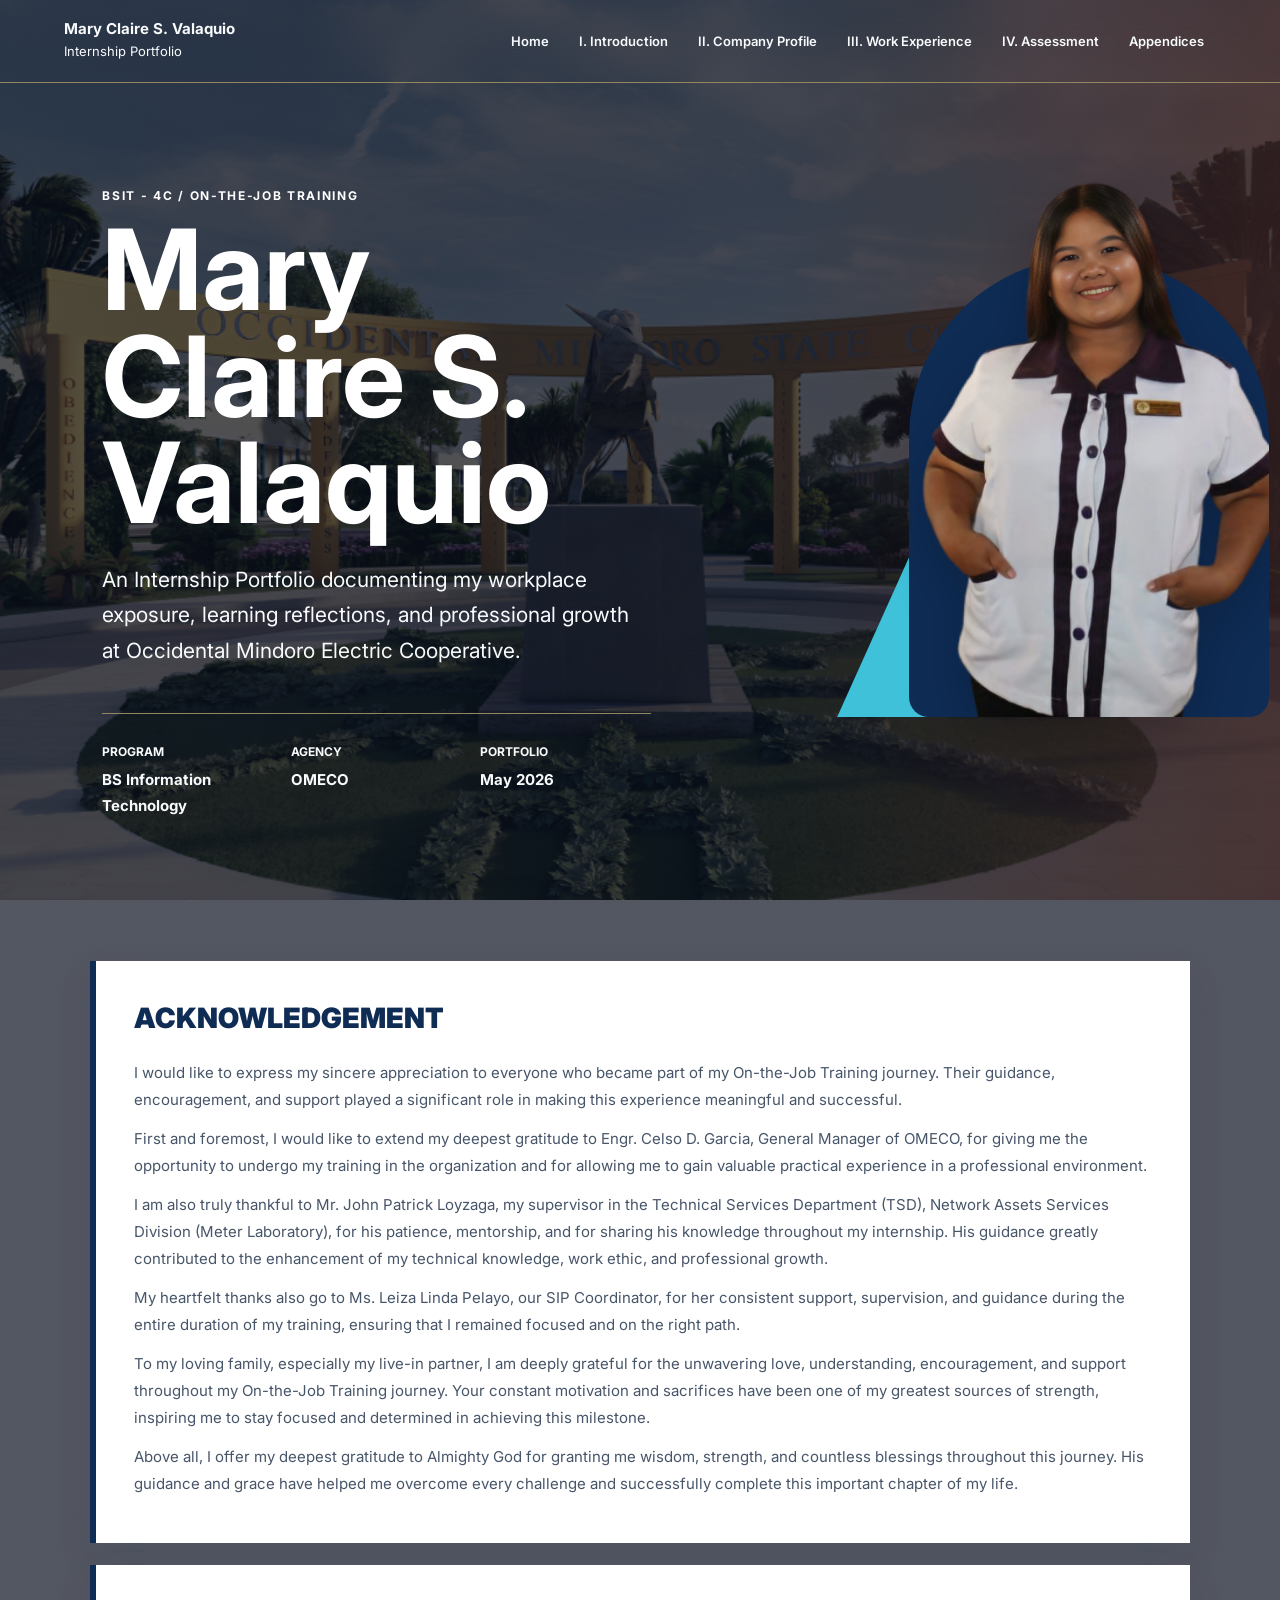
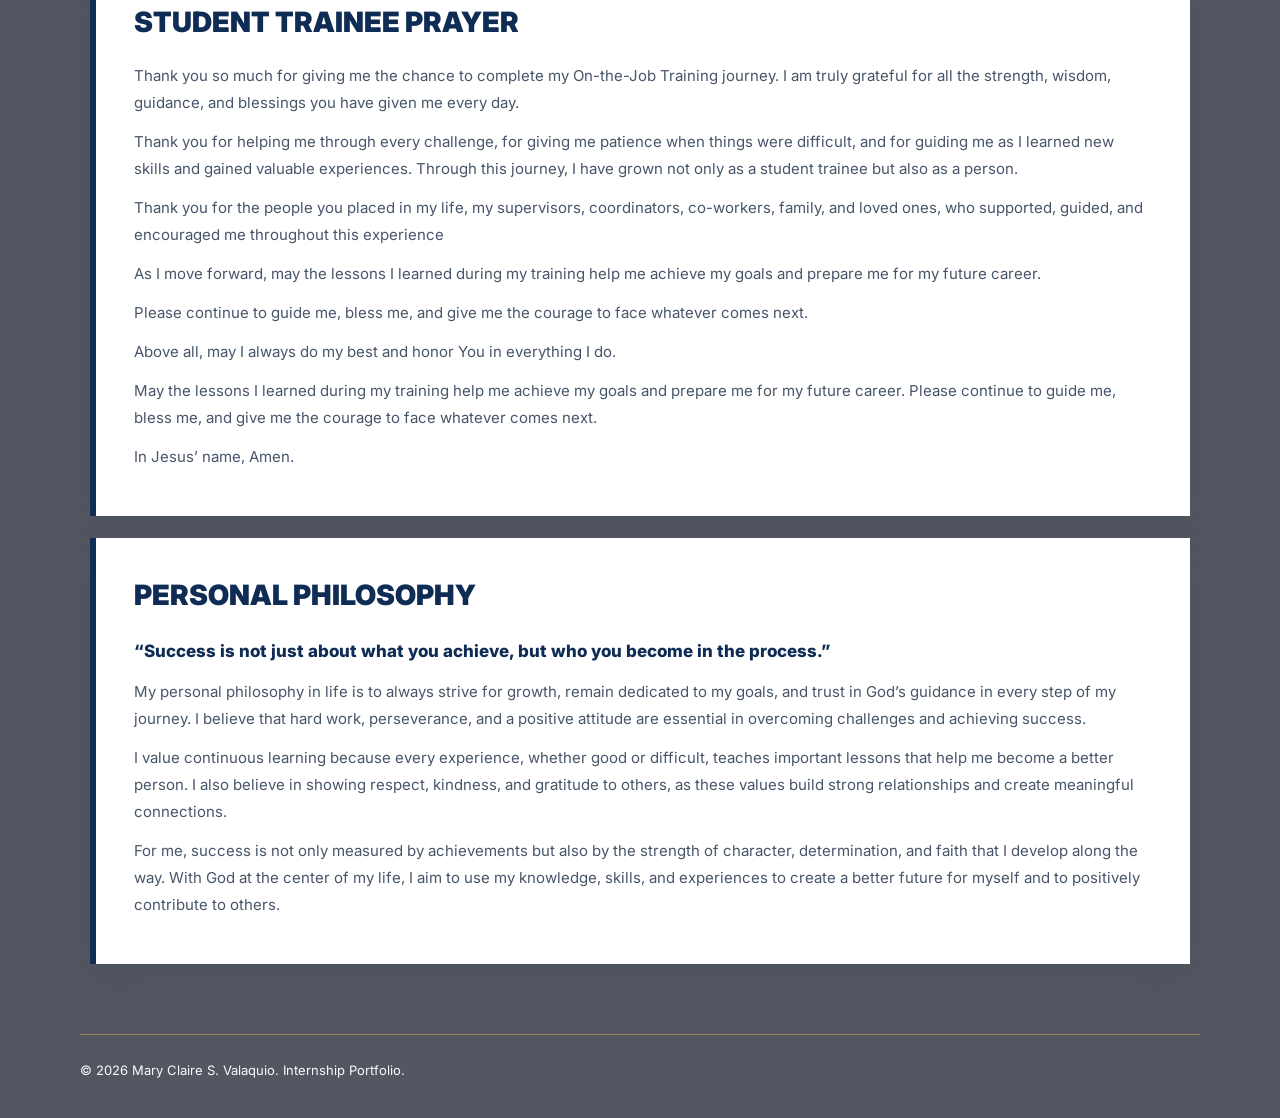
==== index.html @ f2e05a5e "first commit" ====
<!doctype html>
<html lang="en">
  <head>
    <meta charset="UTF-8" />
    <meta name="viewport" content="width=device-width, initial-scale=1.0" />
    <title>Mary Claire S. Valaquio | Portfolio</title>
    <link rel="stylesheet" href="assets/style.css" />
    <link rel="preconnect" href="https://fonts.googleapis.com" />
    <link rel="preconnect" href="https://fonts.gstatic.com" crossorigin />
    <link
      href="https://fonts.googleapis.com/css2?family=Inter:wght@400;600;700&display=swap"
      rel="stylesheet"
    />
  </head>
  <body>
    <div class="page-layout">
      <div id="sidenav-container"></div>
      <main class="main-content">
        <section class="hero">
          <div class="hero-content">
            <p class="hero-kicker">BSIT - 4C / On-the-Job Training</p>
            <h1 class="main-title">Mary Claire S. Valaquio</h1>
            <p class="subtitle">
              An Internship Portfolio documenting my workplace exposure,
              learning reflections, and professional growth at Occidental
              Mindoro Electric Cooperative.
            </p>

            <div class="hero-meta">
              <div>
                <span>Program</span>
                <strong>BS Information Technology</strong>
              </div>
              <div>
                <span>Agency</span>
                <strong>OMECO</strong>
              </div>
              <div>
                <span>Portfolio</span>
                <strong>May 2026</strong>
              </div>
            </div>
          </div>
          <figure class="hero-photo">
            <img src="assets/profile.png" alt="Mary Claire S. Valaquio" />
          </figure>
        </section>

        <section class="home-extra-section">
          <div class="extra-card">
            <h2>Acknowledgement</h2>
            <p>
              I would like to express my sincere appreciation to everyone who
              became part of my On-the-Job Training journey. Their guidance,
              encouragement, and support played a significant role in making
              this experience meaningful and successful.
            </p>
            <p>
              First and foremost, I would like to extend my deepest gratitude to
              Engr. Celso D. Garcia, General Manager of OMECO, for giving me the
              opportunity to undergo my training in the organization and for
              allowing me to gain valuable practical experience in a
              professional environment.
            </p>
            <p>
              I am also truly thankful to Mr. John Patrick Loyzaga, my
              supervisor in the Technical Services Department (TSD), Network
              Assets Services Division (Meter Laboratory), for his patience,
              mentorship, and for sharing his knowledge throughout my
              internship. His guidance greatly contributed to the enhancement of
              my technical knowledge, work ethic, and professional growth.
            </p>
            <p>
              My heartfelt thanks also go to Ms. Leiza Linda Pelayo, our SIP
              Coordinator, for her consistent support, supervision, and guidance
              during the entire duration of my training, ensuring that I
              remained focused and on the right path.
            </p>
            <p>
              To my loving family, especially my live-in partner, I am deeply
              grateful for the unwavering love, understanding, encouragement,
              and support throughout my On-the-Job Training journey. Your
              constant motivation and sacrifices have been one of my greatest
              sources of strength, inspiring me to stay focused and determined
              in achieving this milestone.
            </p>
            <p>
              Above all, I offer my deepest gratitude to Almighty God for
              granting me wisdom, strength, and countless blessings throughout
              this journey. His guidance and grace have helped me overcome every
              challenge and successfully complete this important chapter of my
              life.
            </p>
          </div>

          <div class="extra-card">
            <h2>Student Trainee Prayer</h2>
            <p>
              Thank you so much for giving me the chance to complete my
              On-the-Job Training journey. I am truly grateful for all the
              strength, wisdom, guidance, and blessings you have given me every
              day.
            </p>
            <p>
              Thank you for helping me through every challenge, for giving me
              patience when things were difficult, and for guiding me as I
              learned new skills and gained valuable experiences. Through this
              journey, I have grown not only as a student trainee but also as a
              person.
            </p>
            <p>
              Thank you for the people you placed in my life, my supervisors,
              coordinators, co-workers, family, and loved ones, who supported,
              guided, and encouraged me throughout this experience
            </p>
            <p>
              As I move forward, may the lessons I learned during my training
              help me achieve my goals and prepare me for my future career.
            </p>
            <p>
              Please continue to guide me, bless me, and give me the courage to
              face whatever comes next.
            </p>
            <p>
              Above all, may I always do my best and honor You in everything I
              do.
            </p>
            <p>
              May the lessons I learned during my training help me achieve my
              goals and prepare me for my future career. Please continue to
              guide me, bless me, and give me the courage to face whatever comes
              next.
            </p>
            <p>In Jesus’ name, Amen.</p>
          </div>

          <div class="extra-card">
            <h2>Personal Philosophy</h2>
            <p class="quote">
              “Success is not just about what you achieve, but who you become in
              the process.”
            </p>
            <p>
              My personal philosophy in life is to always strive for growth,
              remain dedicated to my goals, and trust in God’s guidance in every
              step of my journey. I believe that hard work, perseverance, and a
              positive attitude are essential in overcoming challenges and
              achieving success.
            </p>
            <p>
              I value continuous learning because every experience, whether good
              or difficult, teaches important lessons that help me become a
              better person. I also believe in showing respect, kindness, and
              gratitude to others, as these values build strong relationships
              and create meaningful connections.
            </p>
            <p>
              For me, success is not only measured by achievements but also by
              the strength of character, determination, and faith that I develop
              along the way. With God at the center of my life, I aim to use my
              knowledge, skills, and experiences to create a better future for
              myself and to positively contribute to others.
            </p>
          </div>
        </section>

        <footer class="footer">
          © 2026 Mary Claire S. Valaquio. Internship Portfolio.
        </footer>
      </main>
    </div>
  </body>
</html>

<script>
  fetch("sidenav.html")
    .then((res) => res.text())
    .then((data) => {
      document.getElementById("sidenav-container").innerHTML = data;
    });
</script>
---- assets/style.css ----
* {
  box-sizing: border-box;
  margin: 0;
  padding: 0;
}

:root {
  --bg: #f7f6f2;
  --surface: #ffffff;
  --ink: #1d2428;
  --body-text: #4b5563;
  --muted: #f8fafc;
  --subtle: #eef3f8;
  --line: #948760;
  --accent: #ffffff;
  --soft: #476b92;
  --navy: #0f2c55;
  --cyan: #3fc1d9;
  --gold: #b49b5e;
}

html {
  scroll-behavior: smooth;
}

body {
  min-height: 100vh;
  background:
    linear-gradient(rgba(10, 15, 30, 0.7), rgba(10, 15, 30, 0.7)),
    url("background.png") center/cover no-repeat fixed;
  color: #fff;
  font-family: "Inter", "Poppins", Arial, sans-serif;
  line-height: 1.7;
  min-height: 100vh;
    overflow-x: hidden;
}

img {
  display: block;
  max-width: 100%;
}

a {
  color: inherit;
}

.page-layout {
  min-height: 100vh;
}

.sidenav {
  position: sticky;
  top: 0;
  z-index: 10;
  display: flex;
  align-items: center;
  justify-content: space-between;
  gap: 24px;
  width: 100%;
  padding: 20px clamp(20px, 5vw, 72px);
  border-bottom: 1px solid var(--line);
  backdrop-filter: blur(16px);
}

.sidenav-header h2 {
  color: var(--muted);
  font-size: 15px;
  font-weight: 700;
  letter-spacing: 0;
  line-height: 1.2;
}

.sidenav-header p {
  color: var(--muted);
  font-size: 13px;
  margin-top: 2px;
}

.sidenav-nav {
  display: flex;
  align-items: center;
  flex-wrap: wrap;
  justify-content: flex-end;
  gap: 6px;
}

.sidenav-nav a {
  border-radius: 999px;
  color: var(--muted);
  font-size: 13px;
  font-weight: 600;
  line-height: 1;
  padding: 10px 12px;
  text-decoration: none;
  transition:
    background 0.2s ease,
    color 0.2s ease;
}

.sidenav-nav a:hover,
.sidenav-nav a.active {
  background: var(--soft);
  color: var(--accent);
}

.main-content {
  width: 100%;
}

.hero,
.page-header,
.content-section {
  width: min(1000px, calc(100% - 40px));
  margin: 0 auto;
}

.hero {
  width: 100%;
  min-height: calc(100vh - 92px);
  margin: 0;
  padding: 0 8%;

  display: grid;
  grid-template-columns: 1fr 0.85fr;
  align-items: center;
  justify-content: center;
  gap: 60px;

  position: relative;
  overflow: hidden;
}

.hero-kicker,
.section-label,
.eyebrow {
  color: var(--accent);
  font-size: 12px;
  font-weight: 700;
  letter-spacing: 0.14em;
  text-transform: uppercase;
}

.main-title {
  max-width: 760px;
  margin-top: 10px;
  font-size: clamp(20px, 9vw, 112px);
  font-weight: 700;
  letter-spacing: 0;
  line-height: 0.95;
}

.subtitle {
  max-width: 620px;
  margin-top: 26px;
  color: var(--muted);
  font-size: clamp(14px, 2vw, 21px);
}

.hero-meta {
  display: grid;
  grid-template-columns: repeat(3, minmax(0, 1fr));
  gap: 18px;
  margin-top: 44px;
  padding-top: 28px;
  border-top: 1px solid var(--line);
}

.hero-meta span,
.info-box span {
  display: block;
  color: var(--muted);
  font-size: 12px;
  font-weight: 700;
  text-transform: uppercase;
}

.hero-meta strong,
.info-box strong {
  display: block;
  margin-top: 5px;
  color: var(--muted);
  font-size: 15px;
  font-weight: 700;
}

.hero-content {
  max-width: 620px;
  justify-self: end;
  transform: translateY(15px);
}

.hero-photo {
  position: relative;
  display: flex;
  align-items: flex-end;   
  justify-content: center;

  width: min(360px, 100%);
  height: 460px;
}

/* BLUE BACK SHAPE */
.hero-photo::before {
  content: "";
  position: absolute;
  bottom: 0;
  right: 0;

  width: 100%;
  height: 100%;
  transform: translateX(55%); 
  background: #0f2c55;
  border-radius: 180px 180px 20px 20px;

  z-index: 1;
}

/* LIGHT ACCENT SHAPE */
.hero-photo::after {
  content: "";
  position: absolute;
  left: 0;
  bottom: 0px;
  transform: translateX(140%);  
  width: 90px;
  height: 200px;

  background: #3fc1d9;
  clip-path: polygon(100% 0, 0 100%, 100% 100%);

  z-index: 0;
}

/* IMAGE */
.hero-photo img {
  position: relative;
  z-index: 2;

  width: 180%;                
  height: auto;

  object-fit: contain;

  transform: translateX(55%); 

  filter: drop-shadow(0 20px 25px rgba(0,0,0,0.2));
}

.page-header {
  padding: clamp(58px, 9vw, 104px) 0 34px;
}

.page-header h1 {
  max-width: 780px;
  margin-top: 12px;
  font-size: clamp(42px, 7vw, 86px);
  font-weight: 700;
  letter-spacing: 0;
  line-height: 1;
}

.page-header p {
  max-width: 680px;
  margin-top: 22px;
  color: var(--muted);
  font-size: 17px;
}

.header-line,
.top-bar,
.bottom-shape,
.photo-accent,
.logos,
.top-line,
.mid-line {
  display: none;
}

.content-section {
  display: grid;
  gap: 22px;
  padding: 28px 0 72px;
}

.content-grid {
  display: grid;
  grid-template-columns: repeat(2, minmax(0, 1fr));
  gap: 18px;
}

.card {
  min-height: 100%;
  padding: clamp(24px, 4vw, 34px);
  background: var(--surface);
  border: 1px solid rgba(148, 135, 96, 0.32);
  border-radius: 8px;
  box-shadow: 0 18px 48px rgba(15, 44, 85, 0.12);
}

.card h2 {
  color: var(--ink);
  font-size: clamp(22px, 3vw, 30px);
  font-weight: 700;
  letter-spacing: 0;
  line-height: 1.2;
  margin-bottom: 14px;
}

.card h3 {
  margin-bottom: 10px;
  color: var(--ink);
  font-size: 17px;
}

.card p,
.card li {
  color: var(--body-text);
  font-size: 15px;
}

.card ul {
  display: grid;
  gap: 8px;
  padding-left: 18px;
}

.info-grid {
  display: grid;
  grid-template-columns: repeat(2, minmax(0, 1fr));
  gap: 12px;
  margin-top: 18px;
}

.info-box {
  padding: 18px;
  background: var(--soft);
  border-radius: 8px;
}

.image-card {
  overflow: hidden;
}

.image-card img {
  width: 100%;
  max-height: 440px;
  margin-top: 18px;
  border-radius: 8px;
  border: 1px solid var(--line);
  object-fit: cover;
}

.footer {
  width: min(1120px, calc(100% - 40px));
  margin: 0 auto;
  padding: 24px 0 36px;
  border-top: 1px solid var(--line);
  color: var(--muted);
  font-size: 13px;
}

@media (max-width: 860px) {
  .sidenav {
    align-items: flex-start;
    flex-direction: column;
  }

  .sidenav-nav {
    justify-content: flex-start;
  }

  .hero {
    grid-template-columns: 1fr;
    min-height: auto;
  }

  .hero-photo {
    min-height: 360px;
  }

  .hero-meta,
  .content-grid,
  .info-grid {
    grid-template-columns: 1fr;
  }
}

@media (max-width: 520px) {
  .sidenav {
    padding: 18px 20px;
  }

  .sidenav-nav a {
    padding: 9px 10px;
  }

  .hero,
  .page-header,
  .content-section,
  .footer {
    width: min(100% - 28px, 1120px);
  }
}

.home-extra-section {
  width: min(1100px, calc(100% - 40px));
  margin: 0 auto;
  padding: 70px 0;
  display: grid;
  gap: 22px;
}

.extra-card {
  background: #ffffff;
  border-left: 6px solid #0f2c55;
  padding: 34px 38px;
  box-shadow: 0 14px 35px rgba(15, 44, 85, 0.08);
}

.extra-card h2 {
  color: #0f2c55;
  font-size: 28px;
  font-weight: 900;
  text-transform: uppercase;
  margin-bottom: 16px;
}

.extra-card p {
  color: #475569;
  font-size: 15px;
  line-height: 1.8;
  margin-bottom: 12px;
}

.extra-card .quote {
  color: #0f2c55;
  font-weight: 800;
  font-size: 17px;
}

.tab-page {
  animation: tabFade 0.45s ease-out both;
}

.reveal-on-load {
  animation: slideUp 0.65s ease-out both;
}

.reveal {
  opacity: 0;
  transform: translateY(22px);
  transition:
    opacity 0.62s ease,
    transform 0.62s ease;
}

.reveal.is-visible {
  opacity: 1;
  transform: translateY(0);
}

.tab-content {
  align-items: stretch;
}

.section-card {
  display: grid;
  align-content: start;
  gap: 14px;
}

.section-heading {
  display: flex;
  align-items: flex-start;
  gap: 14px;
  margin-bottom: 4px;
}

.section-heading h2,
.value-card h2 {
  margin-bottom: 0;
}

.section-marker {
  display: inline-grid;
  flex: 0 0 42px;
  width: 42px;
  height: 42px;
  place-items: center;
  border-radius: 8px;
  background: var(--navy);
  color: #ffffff;
  font-size: 15px;
  font-weight: 800;
}

.card .section-label {
  color: var(--gold);
  font-size: 12px;
  font-weight: 800;
  letter-spacing: 0.12em;
  line-height: 1.2;
  margin-bottom: 8px;
  text-transform: uppercase;
}

.objective-list {
  display: grid;
  gap: 12px;
  counter-reset: objectives;
  list-style: none;
  padding-left: 0;
}

.objective-list li {
  position: relative;
  min-height: 46px;
  padding: 12px 14px 12px 56px;
  border: 1px solid #dbe4ee;
  border-radius: 8px;
  background: #fbfdff;
}

.objective-list li::before {
  counter-increment: objectives;
  content: counter(objectives);
  position: absolute;
  top: 12px;
  left: 14px;
  display: grid;
  width: 28px;
  height: 28px;
  place-items: center;
  border-radius: 999px;
  background: var(--soft);
  color: #ffffff;
  font-size: 13px;
  font-weight: 800;
}

.details-table {
  display: grid;
  overflow: hidden;
  border: 1px solid #dbe4ee;
  border-radius: 8px;
}

.details-table div {
  display: grid;
  grid-template-columns: minmax(130px, 0.42fr) 1fr;
  min-height: 52px;
}

.details-table div + div {
  border-top: 1px solid #dbe4ee;
}

.details-table span,
.details-table strong {
  display: flex;
  align-items: center;
  padding: 13px 16px;
  font-size: 14px;
}

.details-table span {
  background: var(--subtle);
  color: var(--navy);
  font-weight: 800;
  text-transform: uppercase;
}

.details-table strong {
  color: var(--ink);
  font-weight: 700;
}

.schedule-grid {
  display: grid;
  grid-template-columns: repeat(2, minmax(0, 1fr));
  gap: 12px;
}

.schedule-block {
  padding: 18px;
  border: 1px solid #dbe4ee;
  border-radius: 8px;
  background: linear-gradient(180deg, #fbfdff, #eef5fb);
}

.schedule-block span {
  display: block;
  color: var(--gold);
  font-size: 12px;
  font-weight: 800;
  letter-spacing: 0.12em;
  text-transform: uppercase;
}

.schedule-block strong {
  display: block;
  margin-top: 8px;
  color: var(--ink);
  font-size: 18px;
}

.schedule-block p {
  margin-top: 4px;
}

.upload-placeholder {
  display: grid;
  min-height: 100%;
  place-items: center;
  align-content: center;
  gap: 10px;
  padding: clamp(26px, 5vw, 44px);
  border: 1.5px dashed rgba(71, 107, 146, 0.55);
  border-radius: 8px;
  background:
    linear-gradient(135deg, rgba(255, 255, 255, 0.96), rgba(238, 245, 251, 0.94)),
    repeating-linear-gradient(
      -45deg,
      rgba(71, 107, 146, 0.08),
      rgba(71, 107, 146, 0.08) 8px,
      transparent 8px,
      transparent 16px
    );
  color: var(--body-text);
  text-align: center;
  box-shadow: inset 0 0 0 1px rgba(255, 255, 255, 0.6);
}

.upload-placeholder.compact {
  min-height: 170px;
  margin-top: 14px;
}

.upload-placeholder strong {
  color: var(--navy);
  font-size: 17px;
}

.upload-placeholder p {
  max-width: 360px;
  color: var(--body-text);
  font-size: 14px;
}

.upload-icon {
  position: relative;
  width: 54px;
  height: 54px;
  border: 2px solid rgba(71, 107, 146, 0.55);
  border-radius: 8px;
}

.upload-icon::before,
.upload-icon::after,
.upload-icon span {
  content: "";
  position: absolute;
  left: 50%;
  background: var(--soft);
  transform: translateX(-50%);
}

.upload-icon::before {
  top: 15px;
  width: 18px;
  height: 2px;
}

.upload-icon::after {
  top: 15px;
  width: 2px;
  height: 18px;
}

.upload-icon span {
  bottom: 12px;
  width: 28px;
  height: 2px;
}

.timeline {
  display: grid;
  gap: 16px;
}

.timeline-item {
  position: relative;
  padding: 0 0 0 28px;
}

.timeline-item::before {
  content: "";
  position: absolute;
  top: 8px;
  left: 0;
  width: 10px;
  height: 10px;
  border: 3px solid #ffffff;
  border-radius: 999px;
  background: var(--cyan);
  box-shadow: 0 0 0 2px rgba(63, 193, 217, 0.45);
}

.timeline-item::after {
  content: "";
  position: absolute;
  top: 26px;
  bottom: -16px;
  left: 7px;
  width: 1px;
  background: #dbe4ee;
}

.timeline-item:last-child::after {
  display: none;
}

.timeline-item span {
  display: block;
  color: var(--navy);
  font-weight: 800;
  margin-bottom: 8px;
}

.timeline-item ul {
  gap: 6px;
}

.value-card {
  display: grid;
  gap: 12px;
}

.prose-columns {
  column-count: 2;
  column-gap: 34px;
}

.prose-columns p {
  break-inside: avoid;
  margin-bottom: 14px;
}

@keyframes tabFade {
  from {
    opacity: 0;
  }
  to {
    opacity: 1;
  }
}

@keyframes slideUp {
  from {
    opacity: 0;
    transform: translateY(18px);
  }
  to {
    opacity: 1;
    transform: translateY(0);
  }
}

@media (prefers-reduced-motion: reduce) {
  html {
    scroll-behavior: auto;
  }

  .tab-page,
  .reveal-on-load,
  .reveal {
    animation: none;
    opacity: 1;
    transform: none;
    transition: none;
  }
}

@media (max-width: 860px) {
  .schedule-grid,
  .details-table div {
    grid-template-columns: 1fr;
  }

  .details-table span {
    padding-bottom: 4px;
  }

  .details-table strong {
    padding-top: 4px;
  }

  .prose-columns {
    column-count: 1;
  }
}

@media (max-width: 520px) {
  .section-heading {
    align-items: center;
  }

  .section-marker {
    flex-basis: 36px;
    width: 36px;
    height: 36px;
  }

  .objective-list li {
    padding-left: 48px;
  }
}
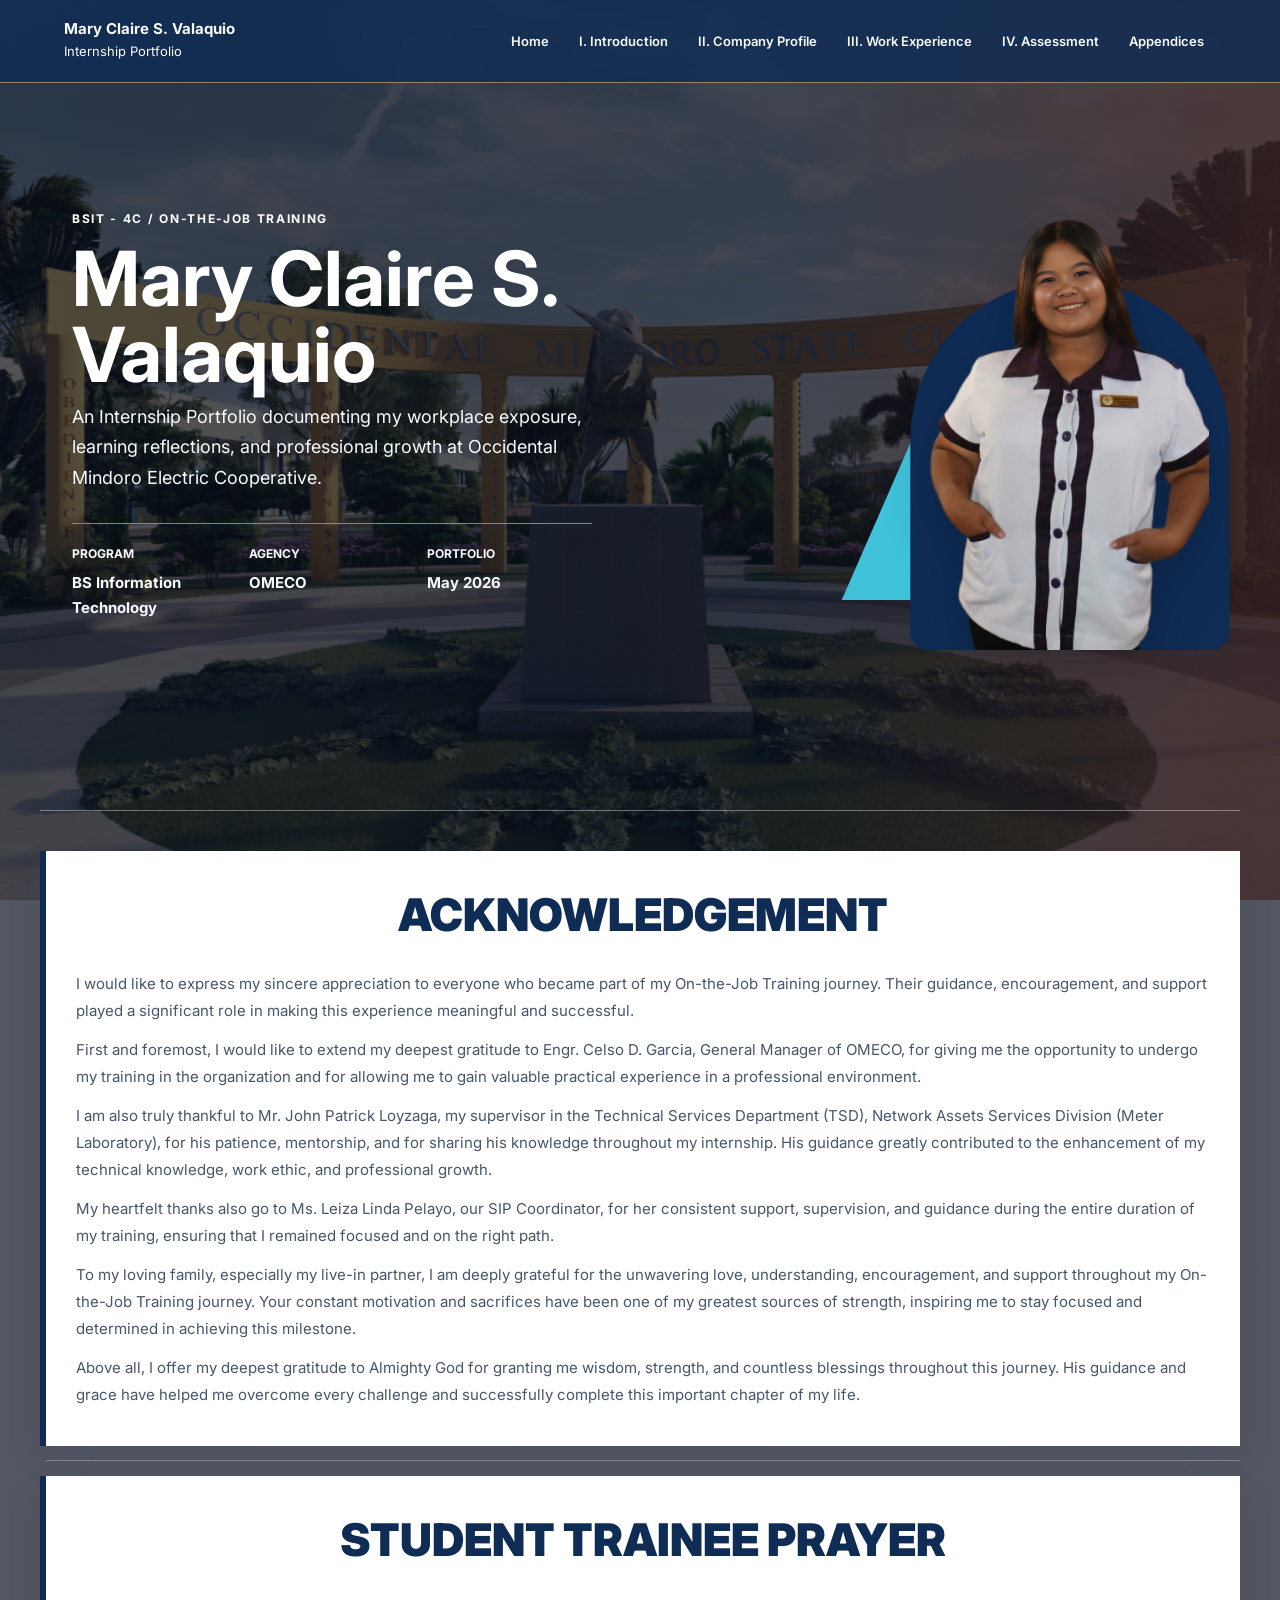
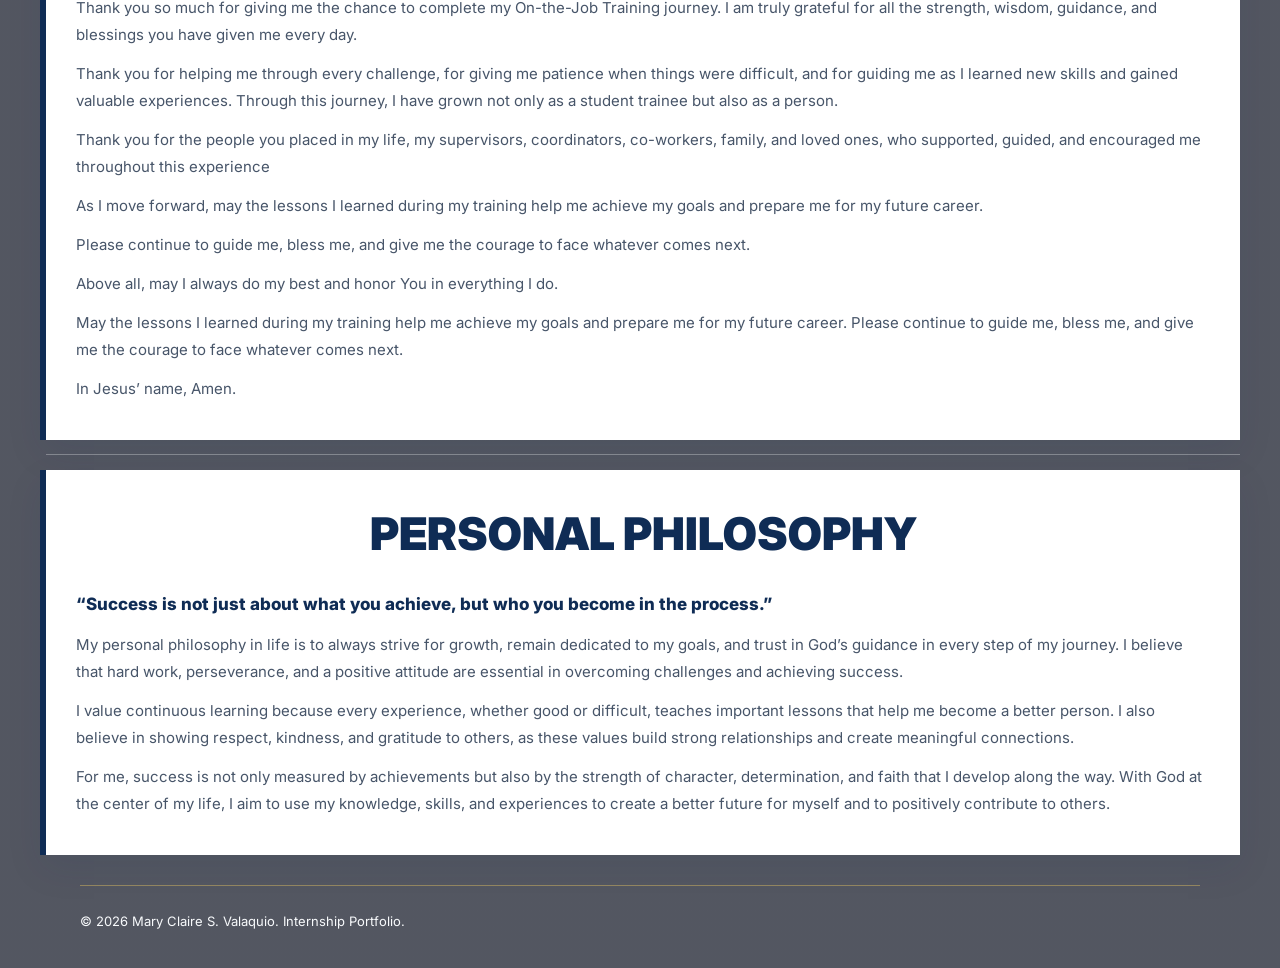
==== commit 82786a04: "initial commit" ====
--- a/index.html
+++ b/index.html
@@ -15,7 +15,7 @@
   <body>
     <div class="page-layout">
       <div id="sidenav-container"></div>
-      <main class="main-content">
+      <main class="main-content home-page">
         <section class="hero">
           <div class="hero-content">
             <p class="hero-kicker">BSIT - 4C / On-the-Job Training</p>
--- a/assets/style.css
+++ b/assets/style.css
@@ -32,7 +32,7 @@
   font-family: "Inter", "Poppins", Arial, sans-serif;
   line-height: 1.7;
   min-height: 100vh;
-    overflow-x: hidden;
+  overflow-x: hidden;
 }
 
 img {
@@ -49,9 +49,9 @@
 }
 
 .sidenav {
-  position: sticky;
+  position: fixed;
   top: 0;
-  z-index: 10;
+  z-index: 1000;
   display: flex;
   align-items: center;
   justify-content: space-between;
@@ -59,6 +59,7 @@
   width: 100%;
   padding: 20px clamp(20px, 5vw, 72px);
   border-bottom: 1px solid var(--line);
+  background: rgba(15, 44, 85, 0.82);
   backdrop-filter: blur(16px);
 }
 
@@ -186,13 +187,13 @@
 .hero-content {
   max-width: 620px;
   justify-self: end;
-  transform: translateY(15px);
+  transform: translateY(90px);
 }
 
 .hero-photo {
   position: relative;
   display: flex;
-  align-items: flex-end;   
+  align-items: flex-end;
   justify-content: center;
 
   width: min(360px, 100%);
@@ -206,9 +207,9 @@
   bottom: 0;
   right: 0;
 
-  width: 100%;
+  width: 110%;
   height: 100%;
-  transform: translateX(55%); 
+    transform: translateX(70%) translateY(50px);
   background: #0f2c55;
   border-radius: 180px 180px 20px 20px;
 
@@ -221,7 +222,7 @@
   position: absolute;
   left: 0;
   bottom: 0px;
-  transform: translateX(140%);  
+  transform: translateX(180%) ;
   width: 90px;
   height: 200px;
 
@@ -235,15 +236,97 @@
 .hero-photo img {
   position: relative;
   z-index: 2;
-
-  width: 180%;                
+  width: 140%;
   height: auto;
-
   object-fit: contain;
-
-  transform: translateX(55%); 
-
-  filter: drop-shadow(0 20px 25px rgba(0,0,0,0.2));
+ transform: translate(35%, 20px);
+  filter: drop-shadow(0 20px 25px rgba(0, 0, 0, 0.2));
+}
+
+.home-page .hero {
+  min-height: 90vh;
+  padding: 40px 32px 20px;
+   display: grid;
+  align-items: center;
+  grid-template-columns: 1.1fr 0.9fr;
+  gap: clamp(30px, 4vw, 42px);
+  justify-content: center;
+  width: min(1200px, 100%);
+  margin: 0 auto;
+
+}
+
+.home-page .hero-content {
+  max-width: 520px;
+  justify-self: start;
+    transform: none;
+
+
+}
+
+.home-page .main-title {
+  font-size: clamp(40px, 6.4vw, 76px);
+  line-height: 1;
+   margin-bottom: 10px;
+}
+
+.home-page .subtitle {
+  max-width: 540px;
+  margin-top: 20px;
+  font-size: clamp(14px, 1.55vw, 18px);
+  margin-top: 10px;
+
+}
+
+.home-page .hero-meta {
+  gap: 12px;
+  margin-top: 30px;
+  padding-top: 20px;
+}
+
+.home-page .hero-photo {
+  width: min(290px, 100%);
+  height: 370px;
+}
+
+.home-page .hero-photo::after {
+  width: 70px;
+  height: 160px;
+}
+
+.home-page .hero-photo img {
+   width: 140%;
+    transform: translateX(70%) translateY(50px);
+}
+
+.home-page .home-extra-section {
+  width: min(1200px, calc(100% - 40px));
+   padding: 40px 0 30px;
+  border-top: 1px solid rgba(248, 250, 252, 0.38);
+}
+
+.home-page .extra-card {
+  position: relative;
+  padding: 26px 30px;
+}
+
+.home-page .extra-card + .extra-card {
+  margin-top: 8px;
+}
+
+.home-page .extra-card + .extra-card::before {
+  content: "";
+  position: absolute;
+  top: -16px;
+  left: 0;
+  width: 100%;
+  height: 1px;
+  background: rgba(248, 250, 252, 0.3);
+}
+
+.home-page .extra-card h2 {
+  font-size: 45px;
+  text-align: center;
 }
 
 .page-header {
@@ -618,7 +701,11 @@
   border: 1.5px dashed rgba(71, 107, 146, 0.55);
   border-radius: 8px;
   background:
-    linear-gradient(135deg, rgba(255, 255, 255, 0.96), rgba(238, 245, 251, 0.94)),
+    linear-gradient(
+      135deg,
+      rgba(255, 255, 255, 0.96),
+      rgba(238, 245, 251, 0.94)
+    ),
     repeating-linear-gradient(
       -45deg,
       rgba(71, 107, 146, 0.08),
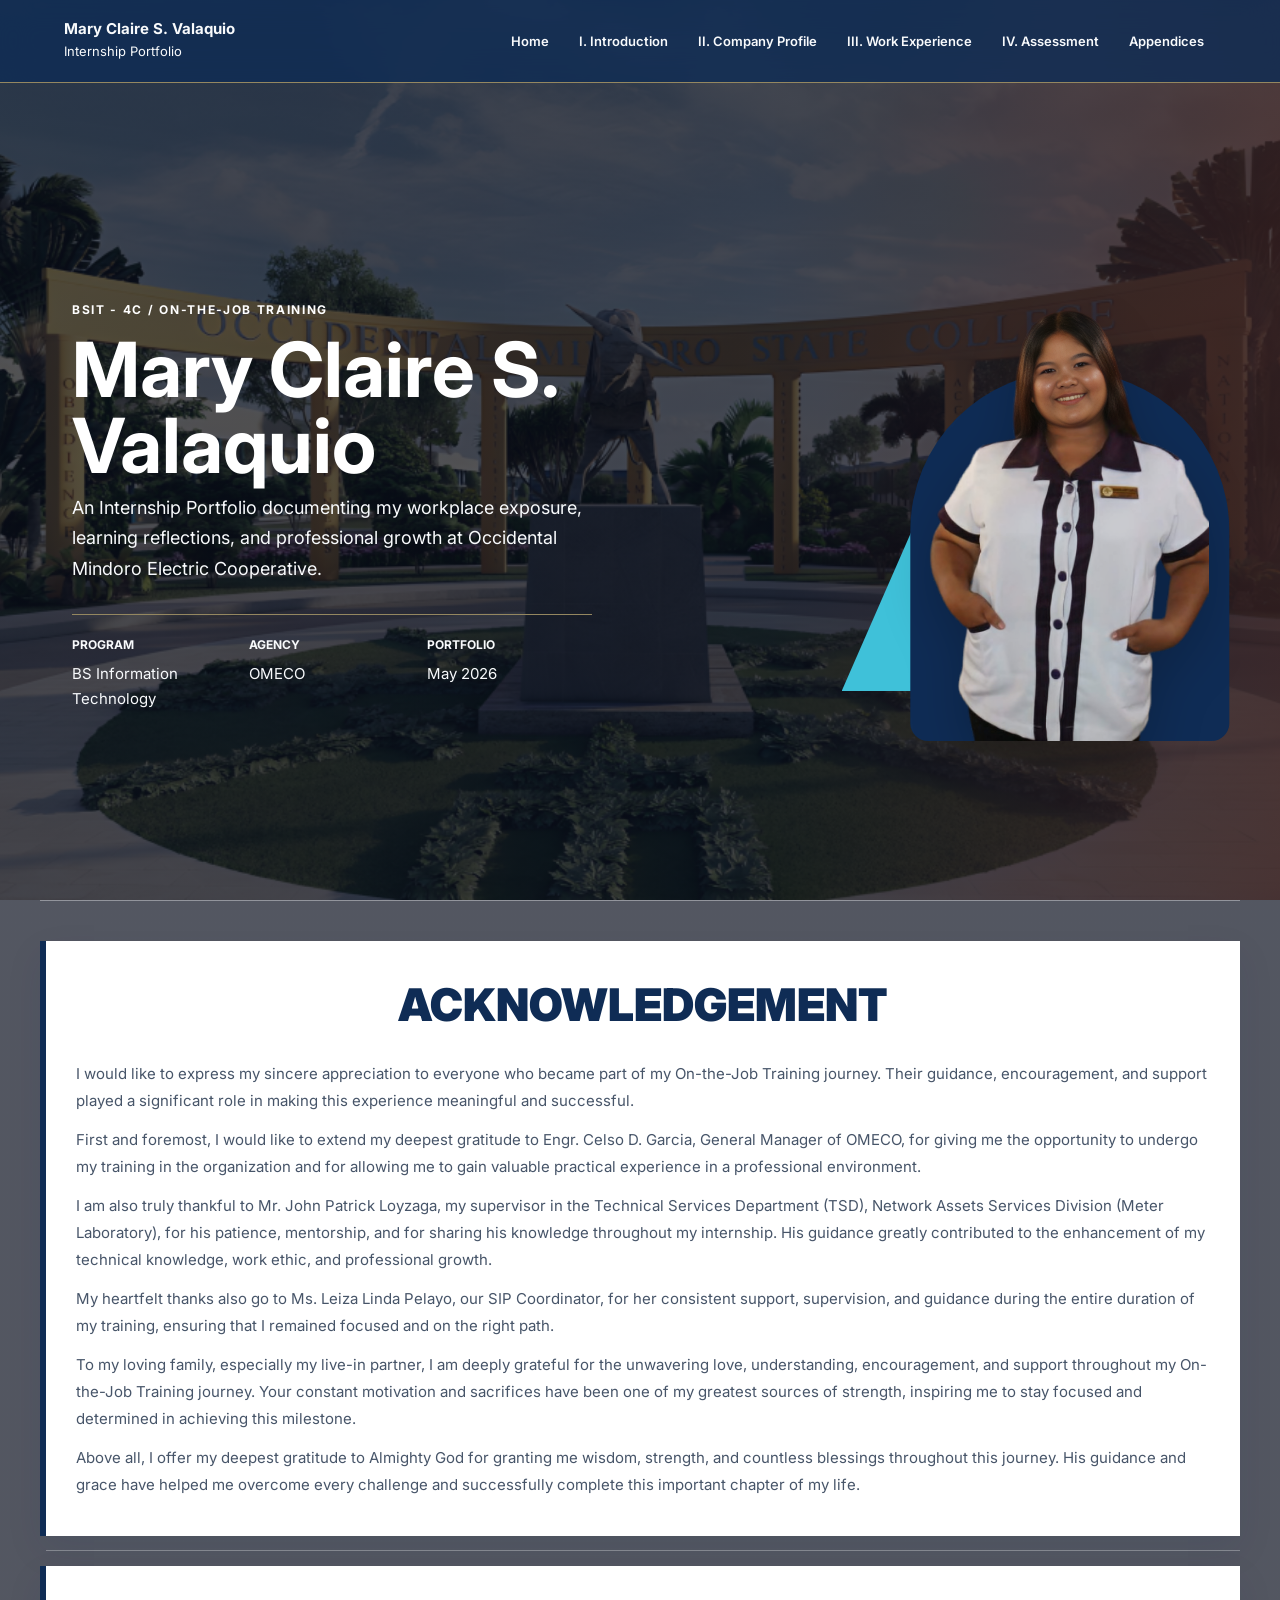
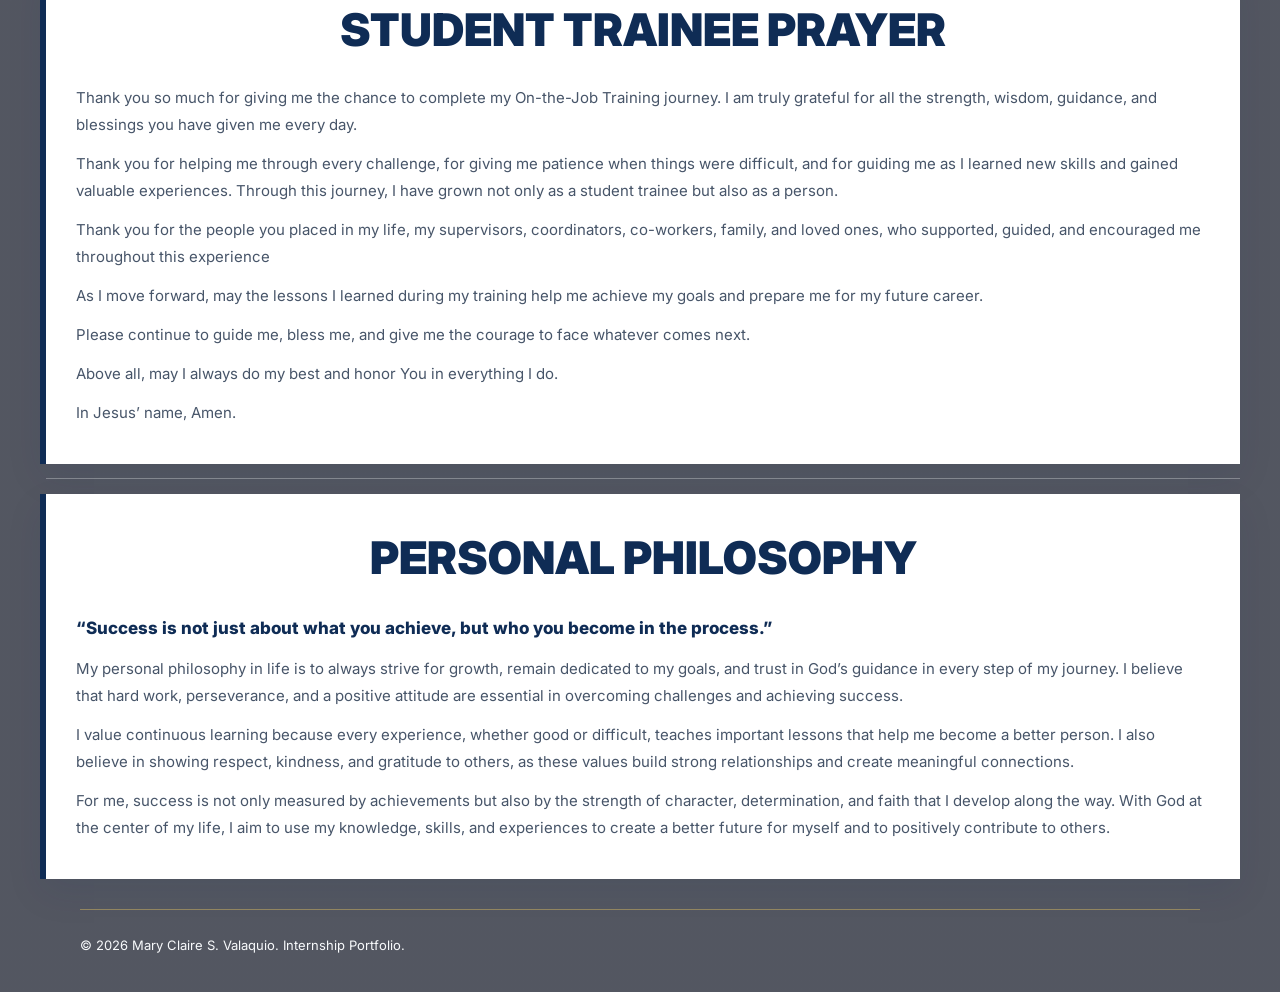
==== commit ee3aae1f: "initial commit" ====
--- a/index.html
+++ b/index.html
@@ -29,15 +29,15 @@
             <div class="hero-meta">
               <div>
                 <span>Program</span>
-                <strong>BS Information Technology</strong>
+                <span class="meta-value">BS Information Technology</span>
               </div>
               <div>
                 <span>Agency</span>
-                <strong>OMECO</strong>
+                <span class="meta-value">OMECO</span>
               </div>
               <div>
                 <span>Portfolio</span>
-                <strong>May 2026</strong>
+                <span class="meta-value">May 2026</span>
               </div>
             </div>
           </div>
@@ -125,12 +125,6 @@
               Above all, may I always do my best and honor You in everything I
               do.
             </p>
-            <p>
-              May the lessons I learned during my training help me achieve my
-              goals and prepare me for my future career. Please continue to
-              guide me, bless me, and give me the courage to face whatever comes
-              next.
-            </p>
             <p>In Jesus’ name, Amen.</p>
           </div>
 
--- a/assets/style.css
+++ b/assets/style.css
@@ -17,10 +17,12 @@
   --navy: #0f2c55;
   --cyan: #3fc1d9;
   --gold: #b49b5e;
+  --nav-offset: 92px;
 }
 
 html {
   scroll-behavior: smooth;
+  scroll-padding-top: var(--nav-offset);
 }
 
 body {
@@ -46,11 +48,14 @@
 
 .page-layout {
   min-height: 100vh;
+  padding-top: var(--nav-offset);
 }
 
 .sidenav {
   position: fixed;
   top: 0;
+  left: 0;
+  right: 0;
   z-index: 1000;
   display: flex;
   align-items: center;
@@ -176,6 +181,15 @@
 }
 
 .hero-meta strong,
+.hero-meta .meta-value {
+  display: block;
+  margin-top: 5px;
+  color: var(--muted);
+  font-size: 15px;
+  font-weight: 400;
+  text-transform: none;
+}
+
 .info-box strong {
   display: block;
   margin-top: 5px;
@@ -244,7 +258,7 @@
 }
 
 .home-page .hero {
-  min-height: 90vh;
+  min-height: calc(100vh - var(--nav-offset));
   padding: 40px 32px 20px;
    display: grid;
   align-items: center;
@@ -349,6 +363,23 @@
   font-size: 17px;
 }
 
+.company-title-row {
+  display: flex;
+  align-items: center;
+  gap: clamp(18px, 4vw, 42px);
+}
+
+.company-title-row h1 {
+  flex: 1 1 auto;
+}
+
+.company-title-row img {
+  width: clamp(140px, 17vw, 230px);
+  height: clamp(140px, 17vw, 230px);
+  flex: 0 0 auto;
+  object-fit: contain;
+}
+
 .header-line,
 .top-bar,
 .bottom-shape,
@@ -443,6 +474,10 @@
 }
 
 @media (max-width: 860px) {
+  :root {
+    --nav-offset: 142px;
+  }
+
   .sidenav {
     align-items: flex-start;
     flex-direction: column;
@@ -469,6 +504,10 @@
 }
 
 @media (max-width: 520px) {
+  :root {
+    --nav-offset: 176px;
+  }
+
   .sidenav {
     padding: 18px 20px;
   }
@@ -523,6 +562,22 @@
 
 .tab-page {
   animation: tabFade 0.45s ease-out both;
+  min-height: 100vh;
+  scroll-margin-top: var(--nav-offset);
+}
+
+.tab-page .page-header {
+  min-height: calc(100vh - var(--nav-offset));
+  padding-top: clamp(42px, 7vw, 78px);
+  padding-bottom: clamp(42px, 7vw, 78px);
+  display: flex;
+  flex-direction: column;
+  justify-content: center;
+}
+
+.tab-page .content-section {
+  padding-top: 56px;
+  padding-bottom: 104px;
 }
 
 .reveal-on-load {
@@ -823,6 +878,92 @@
   gap: 12px;
 }
 
+.company-media-grid {
+  display: grid;
+  gap: 22px;
+}
+
+.org-chart-card {
+  gap: 18px;
+}
+
+.org-tabs {
+  display: flex;
+  flex-wrap: wrap;
+  gap: 8px;
+  padding: 8px;
+  border: 1px solid #dbe4ee;
+  border-radius: 8px;
+  background: #f8fafc;
+}
+
+.org-tab {
+  border: 1px solid transparent;
+  border-radius: 8px;
+  background: transparent;
+  color: var(--navy);
+  cursor: pointer;
+  font: inherit;
+  font-size: 13px;
+  font-weight: 800;
+  line-height: 1;
+  padding: 11px 13px;
+  transition:
+    background 0.2s ease,
+    border-color 0.2s ease,
+    color 0.2s ease,
+    transform 0.2s ease;
+}
+
+.org-tab:hover {
+  border-color: rgba(71, 107, 146, 0.28);
+  background: #eef3f8;
+  transform: translateY(-1px);
+}
+
+.org-tab.active {
+  border-color: var(--navy);
+  background: var(--navy);
+  color: #ffffff;
+}
+
+.org-chart-viewer {
+  display: grid;
+  gap: 12px;
+}
+
+.org-chart-image-button {
+  display: block;
+  width: 100%;
+  padding: 0;
+  overflow: hidden;
+  border: 1px solid #dbe4ee;
+  border-radius: 8px;
+  background: #ffffff;
+  cursor: zoom-in;
+}
+
+.org-chart-image-button img {
+  width: 100%;
+  max-height: 620px;
+  object-fit: contain;
+  padding: 14px;
+  transition:
+    opacity 0.2s ease,
+    transform 0.2s ease;
+}
+
+.org-chart-image-button:hover img {
+  transform: scale(1.01);
+}
+
+.org-chart-viewer figcaption {
+  color: var(--navy);
+  font-size: 15px;
+  font-weight: 800;
+  text-align: center;
+}
+
 .prose-columns {
   column-count: 2;
   column-gap: 34px;
@@ -869,6 +1010,26 @@
 }
 
 @media (max-width: 860px) {
+  .tab-page .page-header {
+    min-height: auto;
+    padding-top: 48px;
+    padding-bottom: 34px;
+  }
+
+  .tab-page .content-section {
+    padding-top: 28px;
+  }
+
+  .company-title-row {
+    align-items: flex-start;
+    flex-direction: column;
+  }
+
+  .company-title-row img {
+    width: 128px;
+    height: 128px;
+  }
+
   .schedule-grid,
   .details-table div {
     grid-template-columns: 1fr;
@@ -902,3 +1063,1595 @@
     padding-left: 48px;
   }
 }
+
+.ojt-tabs-page {
+  min-height: calc(100vh - var(--nav-offset));
+  padding: clamp(28px, 5vw, 58px) 20px 0;
+}
+
+.portfolio-shell {
+  width: min(1280px, 100%);
+  margin: 0 auto;
+  padding: clamp(24px, 4vw, 42px);
+  border: 1px solid rgba(255, 255, 255, 0.22);
+  border-radius: 20px;
+  background:
+    linear-gradient(
+      145deg,
+      rgba(255, 255, 255, 0.2),
+      rgba(255, 255, 255, 0.08)
+    );
+  box-shadow:
+    0 24px 80px rgba(0, 0, 0, 0.28),
+    inset 0 1px 0 rgba(255, 255, 255, 0.26);
+  backdrop-filter: blur(18px);
+}
+
+.portfolio-intro {
+  max-width: 780px;
+  margin: 0 auto;
+  text-align: center;
+}
+
+.portfolio-intro h1 {
+  margin-top: 12px;
+  color: #ffffff;
+  font-size: clamp(34px, 5vw, 64px);
+  font-weight: 800;
+  letter-spacing: 0;
+  line-height: 1.02;
+}
+
+.portfolio-intro p:last-child {
+  max-width: 700px;
+  margin: 18px auto 0;
+  color: rgba(248, 250, 252, 0.88);
+  font-size: clamp(15px, 1.7vw, 18px);
+}
+
+.portfolio-tabs {
+  display: flex;
+  flex-wrap: wrap;
+  justify-content: center;
+  gap: 10px;
+  width: min(760px, 100%);
+  margin: clamp(26px, 4vw, 40px) auto 0;
+  padding: 8px;
+  border: 1px solid rgba(255, 255, 255, 0.18);
+  border-radius: 999px;
+  background: rgba(15, 44, 85, 0.38);
+  box-shadow: inset 0 1px 0 rgba(255, 255, 255, 0.18);
+}
+
+.portfolio-tab {
+  flex: 1 1 190px;
+  min-height: 46px;
+  border: 0;
+  border-radius: 999px;
+  background: transparent;
+  color: rgba(248, 250, 252, 0.82);
+  cursor: pointer;
+  font: inherit;
+  font-size: 14px;
+  font-weight: 800;
+  letter-spacing: 0;
+  padding: 12px 18px;
+  transition:
+    background 0.25s ease,
+    box-shadow 0.25s ease,
+    color 0.25s ease,
+    transform 0.25s ease;
+}
+
+.portfolio-tab:hover {
+  color: #ffffff;
+  transform: translateY(-1px);
+}
+
+.portfolio-tab.active {
+  background: rgba(255, 255, 255, 0.95);
+  color: var(--navy);
+  box-shadow:
+    0 12px 34px rgba(63, 193, 217, 0.28),
+    0 0 0 1px rgba(255, 255, 255, 0.62);
+}
+
+.portfolio-panel {
+  margin-top: clamp(24px, 4vw, 42px);
+  animation: panelIn 0.46s ease both;
+}
+
+.portfolio-panel[hidden] {
+  display: none;
+}
+
+.panel-heading {
+  max-width: 760px;
+  margin: 0 auto clamp(22px, 4vw, 34px);
+  text-align: center;
+}
+
+.panel-heading h2 {
+  margin-top: 6px;
+  color: #ffffff;
+  font-size: clamp(30px, 4.2vw, 52px);
+  font-weight: 800;
+  line-height: 1.05;
+}
+
+.panel-heading p:last-child {
+  margin-top: 12px;
+  color: rgba(248, 250, 252, 0.84);
+  font-size: 16px;
+}
+
+.experience-timeline {
+  display: grid;
+  grid-template-columns: repeat(3, minmax(0, 1fr));
+  gap: 18px;
+}
+
+.experience-card,
+.assessment-card,
+.appendix-card {
+  border: 1px solid rgba(255, 255, 255, 0.2);
+  border-radius: 18px;
+  background: rgba(255, 255, 255, 0.14);
+  box-shadow: 0 18px 48px rgba(0, 0, 0, 0.2);
+  backdrop-filter: blur(14px);
+}
+
+.experience-card {
+  display: grid;
+  grid-template-rows: 220px 1fr;
+  overflow: hidden;
+}
+
+.experience-card > div {
+  display: grid;
+  align-content: start;
+  gap: 10px;
+  padding: 22px;
+}
+
+.experience-image {
+  width: 100%;
+  height: 100%;
+  overflow: hidden;
+  border: 0;
+  background: rgba(15, 44, 85, 0.34);
+  cursor: zoom-in;
+}
+
+.experience-image img {
+  width: 100%;
+  height: 100%;
+  object-fit: cover;
+  transition:
+    transform 0.45s ease,
+    filter 0.45s ease;
+}
+
+.experience-image:hover img {
+  filter: saturate(1.08);
+  transform: scale(1.08);
+}
+
+.date-chip {
+  width: fit-content;
+  border: 1px solid rgba(255, 255, 255, 0.24);
+  border-radius: 999px;
+  background: rgba(63, 193, 217, 0.18);
+  color: #ffffff;
+  font-size: 12px;
+  font-weight: 800;
+  line-height: 1;
+  padding: 8px 10px;
+}
+
+.experience-card h3,
+.assessment-card h3 {
+  color: #ffffff;
+  font-size: 20px;
+  line-height: 1.2;
+}
+
+.experience-card p,
+.assessment-card p {
+  color: rgba(248, 250, 252, 0.82);
+  font-size: 14px;
+  line-height: 1.7;
+}
+
+.assessment-grid {
+  display: grid;
+  grid-template-columns: repeat(2, minmax(0, 1fr));
+  gap: 18px;
+}
+
+.assessment-card {
+  display: grid;
+  gap: 12px;
+  padding: 24px;
+  transition:
+    border-color 0.25s ease,
+    box-shadow 0.25s ease,
+    transform 0.25s ease;
+}
+
+.assessment-card:hover,
+.appendix-card:hover {
+  border-color: rgba(63, 193, 217, 0.58);
+  box-shadow:
+    0 22px 58px rgba(0, 0, 0, 0.24),
+    0 0 32px rgba(63, 193, 217, 0.18);
+  transform: translateY(-3px);
+}
+
+.assessment-card.featured {
+  background: linear-gradient(
+    145deg,
+    rgba(63, 193, 217, 0.24),
+    rgba(255, 255, 255, 0.12)
+  );
+}
+
+.assessment-icon,
+.file-icon {
+  display: inline-grid;
+  width: 46px;
+  height: 46px;
+  place-items: center;
+  border-radius: 14px;
+  background: rgba(255, 255, 255, 0.92);
+  color: var(--navy);
+  font-size: 12px;
+  font-weight: 900;
+  line-height: 1;
+}
+
+.progress-track {
+  height: 8px;
+  overflow: hidden;
+  border-radius: 999px;
+  background: rgba(255, 255, 255, 0.16);
+}
+
+.progress-track span {
+  display: block;
+  height: 100%;
+  border-radius: inherit;
+  background: linear-gradient(90deg, #ffffff, var(--cyan));
+  box-shadow: 0 0 20px rgba(63, 193, 217, 0.45);
+}
+
+.appendix-grid {
+  display: grid;
+  grid-template-columns: repeat(3, minmax(0, 1fr));
+  gap: 14px;
+}
+
+.appendix-card {
+  display: grid;
+  min-height: 178px;
+  align-content: start;
+  gap: 12px;
+  border-radius: 16px;
+  color: inherit;
+  cursor: pointer;
+  font: inherit;
+  padding: 20px;
+  text-align: left;
+  transition:
+    border-color 0.25s ease,
+    box-shadow 0.25s ease,
+    transform 0.25s ease;
+}
+
+.appendix-label {
+  color: var(--cyan);
+  font-size: 12px;
+  font-weight: 900;
+  letter-spacing: 0.12em;
+  text-transform: uppercase;
+}
+
+.appendix-card strong {
+  color: #ffffff;
+  font-size: 15px;
+  line-height: 1.35;
+}
+
+.lightbox {
+  position: fixed;
+  inset: 0;
+  z-index: 2000;
+  display: grid;
+  place-items: center;
+  padding: 24px;
+  background: rgba(3, 8, 20, 0.74);
+  opacity: 0;
+  pointer-events: none;
+  transition: opacity 0.25s ease;
+}
+
+.lightbox.active {
+  opacity: 1;
+  pointer-events: auto;
+}
+
+.modal-open {
+  overflow: hidden;
+}
+
+.lightbox-content {
+  width: min(920px, 100%);
+  max-height: min(86vh, 900px);
+  overflow: auto;
+  border: 1px solid rgba(255, 255, 255, 0.22);
+  border-radius: 20px;
+  background: rgba(255, 255, 255, 0.12);
+  box-shadow: 0 24px 90px rgba(0, 0, 0, 0.42);
+  backdrop-filter: blur(18px);
+  padding: 18px;
+  transform: translateY(12px) scale(0.98);
+  transition: transform 0.25s ease;
+}
+
+.lightbox.active .lightbox-content {
+  transform: translateY(0) scale(1);
+}
+
+.lightbox-content p {
+  color: #ffffff;
+  font-weight: 800;
+  margin-bottom: 14px;
+}
+
+.lightbox-content img {
+  width: 100%;
+  max-height: 72vh;
+  border-radius: 14px;
+  object-fit: contain;
+}
+
+.lightbox-empty {
+  display: grid;
+  min-height: 260px;
+  place-items: center;
+  border: 1px dashed rgba(255, 255, 255, 0.28);
+  border-radius: 14px;
+  color: rgba(248, 250, 252, 0.86);
+  font-weight: 700;
+  text-align: center;
+}
+
+.lightbox-close {
+  position: fixed;
+  top: 20px;
+  right: 20px;
+  display: grid;
+  width: 44px;
+  height: 44px;
+  place-items: center;
+  border: 1px solid rgba(255, 255, 255, 0.22);
+  border-radius: 999px;
+  background: rgba(255, 255, 255, 0.16);
+  color: #ffffff;
+  cursor: pointer;
+  font-size: 28px;
+  line-height: 1;
+  transition:
+    background 0.2s ease,
+    transform 0.2s ease;
+}
+
+.lightbox-close:hover {
+  background: rgba(255, 255, 255, 0.24);
+  transform: rotate(90deg);
+}
+
+@keyframes panelIn {
+  from {
+    opacity: 0;
+    transform: translateY(18px);
+  }
+  to {
+    opacity: 1;
+    transform: translateY(0);
+  }
+}
+
+@media (max-width: 980px) {
+  .experience-timeline,
+  .appendix-grid {
+    grid-template-columns: repeat(2, minmax(0, 1fr));
+  }
+}
+
+@media (max-width: 720px) {
+  .ojt-tabs-page {
+    padding-inline: 14px;
+  }
+
+  .portfolio-shell {
+    padding: 22px 16px;
+    border-radius: 18px;
+  }
+
+  .portfolio-tabs {
+    border-radius: 18px;
+  }
+
+  .experience-timeline,
+  .assessment-grid,
+  .appendix-grid {
+    grid-template-columns: 1fr;
+  }
+
+  .portfolio-tab {
+    flex-basis: 100%;
+  }
+
+  .experience-card {
+    grid-template-rows: 190px 1fr;
+  }
+}
+
+@media (prefers-reduced-motion: reduce) {
+  .portfolio-panel,
+  .experience-image img,
+  .portfolio-tab,
+  .assessment-card,
+  .appendix-card,
+  .lightbox,
+  .lightbox-content,
+  .lightbox-close {
+    animation: none;
+    transition: none;
+  }
+}
+
+.portfolio-page {
+  color: #e5e7eb;
+  padding-bottom: 42px;
+}
+
+.portfolio-header,
+.portfolio-container {
+  width: min(1280px, calc(100% - 40px));
+  margin: 0 auto;
+}
+
+.portfolio-header {
+  display: grid;
+  gap: 16px;
+  padding: clamp(54px, 8vw, 92px) 0 clamp(28px, 5vw, 48px);
+}
+
+.chapter-kicker {
+  color: var(--gold);
+  font-size: 12px;
+  font-weight: 800;
+  letter-spacing: 0.14em;
+  line-height: 1.2;
+  text-transform: uppercase;
+}
+
+.portfolio-header h1 {
+  max-width: 920px;
+  color: #ffffff;
+  font-size: clamp(42px, 6vw, 76px);
+  font-weight: 800;
+  letter-spacing: 0;
+  line-height: 1;
+}
+
+.portfolio-header p:last-child {
+  max-width: 720px;
+  color: #dbe4ee;
+  font-size: clamp(15px, 1.7vw, 18px);
+}
+
+.portfolio-container {
+  display: grid;
+  gap: 24px;
+  padding-bottom: 78px;
+}
+
+.section-title-row {
+  display: flex;
+  align-items: end;
+  justify-content: space-between;
+  gap: 20px;
+  padding: 0 0 4px;
+}
+
+.section-title-row h2 {
+  max-width: 780px;
+  margin-top: 8px;
+  color: #ffffff;
+  font-size: clamp(26px, 3.5vw, 42px);
+  line-height: 1.1;
+}
+
+.weekly-grid,
+.document-grid,
+.summary-grid,
+.appendices-grid {
+  display: grid;
+  gap: 18px;
+}
+
+.weekly-grid {
+  grid-template-columns: repeat(3, minmax(0, 1fr));
+}
+
+.document-grid,
+.summary-grid {
+  grid-template-columns: repeat(3, minmax(0, 1fr));
+}
+
+.appendices-grid {
+  grid-template-columns: repeat(3, minmax(0, 1fr));
+}
+
+.work-card,
+.document-card,
+.detail-card,
+.summary-card,
+.appendix-doc,
+.assessment-feature {
+  border: 1px solid rgba(180, 155, 94, 0.34);
+  border-radius: 14px;
+  background:
+    linear-gradient(180deg, rgba(15, 44, 85, 0.94), rgba(8, 18, 34, 0.96));
+  box-shadow: 0 18px 48px rgba(0, 0, 0, 0.28);
+}
+
+.work-card {
+  overflow: hidden;
+}
+
+.work-card-body,
+.document-card,
+.detail-card,
+.summary-card,
+.appendix-doc {
+  display: grid;
+  align-content: start;
+  gap: 12px;
+  padding: 22px;
+}
+
+.preview-frame {
+  position: relative;
+  display: grid;
+  width: 100%;
+  aspect-ratio: 16 / 10;
+  place-items: center;
+  overflow: hidden;
+  border: 0;
+  border-bottom: 1px solid rgba(180, 155, 94, 0.28);
+  background:
+    linear-gradient(135deg, rgba(71, 107, 146, 0.35), rgba(15, 44, 85, 0.72));
+  color: #e5e7eb;
+  cursor: zoom-in;
+}
+
+.preview-frame.tall {
+  aspect-ratio: 4 / 5;
+  border: 1px solid rgba(180, 155, 94, 0.28);
+  border-radius: 12px;
+}
+
+.preview-frame::after {
+  content: "Preview placeholder";
+  position: absolute;
+  color: rgba(229, 231, 235, 0.72);
+  font-size: 13px;
+  font-weight: 700;
+  opacity: 0;
+}
+
+.preview-frame.is-empty::after {
+  opacity: 1;
+}
+
+.preview-frame img {
+  width: 100%;
+  height: 100%;
+  object-fit: cover;
+  transition:
+    filter 0.35s ease,
+    transform 0.35s ease;
+}
+
+.preview-frame.tall img {
+  object-fit: contain;
+  padding: 12px;
+}
+
+.preview-frame:hover img {
+  filter: saturate(1.08) contrast(1.03);
+  transform: scale(1.055);
+}
+
+.period-pill {
+  width: fit-content;
+  border: 1px solid rgba(180, 155, 94, 0.58);
+  border-radius: 999px;
+  background: rgba(180, 155, 94, 0.12);
+  color: #f5d58a;
+  font-size: 12px;
+  font-weight: 800;
+  line-height: 1;
+  padding: 8px 10px;
+}
+
+.work-card h3,
+.document-card h3,
+.detail-card h3,
+.appendix-doc h3,
+.assessment-feature h2 {
+  color: #ffffff;
+  font-size: 20px;
+  line-height: 1.25;
+}
+
+.period-text,
+.document-card p,
+.detail-card p,
+.summary-card p,
+.assessment-feature p {
+  color: #cbd5e1;
+  font-size: 14px;
+  line-height: 1.7;
+}
+
+.report-list,
+.details-list {
+  display: grid;
+  gap: 10px;
+}
+
+.report-list div,
+.details-list div {
+  display: grid;
+  gap: 2px;
+}
+
+.report-list dt,
+.details-list dt {
+  color: #f5d58a;
+  font-size: 12px;
+  font-weight: 800;
+  letter-spacing: 0.08em;
+  text-transform: uppercase;
+}
+
+.report-list dd,
+.details-list dd {
+  color: #dbe4ee;
+  font-size: 14px;
+}
+
+.doc-icon {
+  display: inline-grid;
+  width: 44px;
+  height: 44px;
+  place-items: center;
+  border: 1px solid rgba(180, 155, 94, 0.5);
+  border-radius: 12px;
+  background: rgba(180, 155, 94, 0.14);
+  color: #f5d58a;
+  font-size: 12px;
+  font-weight: 900;
+}
+
+.document-link {
+  width: fit-content;
+  border: 1px solid rgba(180, 155, 94, 0.58);
+  border-radius: 999px;
+  background: rgba(180, 155, 94, 0.12);
+  color: #ffffff;
+  cursor: pointer;
+  font: inherit;
+  font-size: 13px;
+  font-weight: 800;
+  line-height: 1;
+  padding: 11px 14px;
+  transition:
+    background 0.2s ease,
+    box-shadow 0.2s ease,
+    transform 0.2s ease;
+}
+
+.document-link:hover {
+  background: rgba(180, 155, 94, 0.24);
+  box-shadow: 0 0 22px rgba(180, 155, 94, 0.2);
+  transform: translateY(-1px);
+}
+
+.assessment-layout {
+  display: grid;
+  grid-template-columns: minmax(0, 1.1fr) minmax(320px, 0.9fr);
+  gap: 18px;
+}
+
+.assessment-feature {
+  display: grid;
+  grid-template-columns: minmax(360px, 1.1fr) minmax(260px, 0.9fr);
+  gap: 22px;
+  align-items: center;
+  padding: 22px;
+}
+
+.assessment-feature > div {
+  display: grid;
+  gap: 12px;
+}
+
+.assessment-stack {
+  display: grid;
+  gap: 18px;
+}
+
+.evaluation-gallery {
+  display: grid;
+  grid-template-columns: repeat(3, minmax(0, 1fr));
+  gap: 12px;
+}
+
+.evaluation-gallery .preview-frame.tall {
+  aspect-ratio: 3 / 4;
+}
+
+.preview-frame span {
+  position: absolute;
+  left: 10px;
+  bottom: 10px;
+  z-index: 1;
+  border: 1px solid rgba(180, 155, 94, 0.45);
+  border-radius: 999px;
+  background: rgba(7, 20, 38, 0.82);
+  color: #f5d58a;
+  font-size: 11px;
+  font-weight: 900;
+  line-height: 1;
+  padding: 7px 9px;
+}
+
+.button-row {
+  display: flex;
+  flex-wrap: wrap;
+  gap: 8px;
+}
+
+.summary-card span {
+  color: #f5d58a;
+  font-size: 12px;
+  font-weight: 900;
+  letter-spacing: 0.1em;
+  text-transform: uppercase;
+}
+
+.summary-card strong {
+  color: #ffffff;
+  font-size: clamp(26px, 3vw, 38px);
+  line-height: 1;
+}
+
+.rating-bar {
+  height: 9px;
+  overflow: hidden;
+  border-radius: 999px;
+  background: rgba(229, 231, 235, 0.12);
+}
+
+.rating-bar span {
+  display: block;
+  height: 100%;
+  border-radius: inherit;
+  background: linear-gradient(90deg, #b49b5e, #f5d58a);
+  box-shadow: 0 0 18px rgba(180, 155, 94, 0.36);
+}
+
+.appendix-doc {
+  min-height: 210px;
+  transition:
+    border-color 0.2s ease,
+    box-shadow 0.2s ease,
+    transform 0.2s ease;
+}
+
+.appendix-doc:hover,
+.work-card:hover,
+.document-card:hover,
+.detail-card:hover,
+.summary-card:hover {
+  border-color: rgba(245, 213, 138, 0.72);
+  box-shadow:
+    0 22px 58px rgba(0, 0, 0, 0.32),
+    0 0 26px rgba(180, 155, 94, 0.12);
+  transform: translateY(-2px);
+}
+
+.preview-modal {
+  position: fixed;
+  inset: 0;
+  z-index: 2000;
+  display: grid;
+  place-items: center;
+  padding: 24px;
+  background: rgba(2, 6, 18, 0.82);
+  opacity: 0;
+  pointer-events: none;
+  transition: opacity 0.22s ease;
+}
+
+.preview-modal.active {
+  opacity: 1;
+  pointer-events: auto;
+}
+
+.modal-open {
+  overflow: hidden;
+}
+
+.preview-content {
+  width: min(920px, 100%);
+  max-height: 86vh;
+  overflow: auto;
+  border: 1px solid rgba(180, 155, 94, 0.38);
+  border-radius: 16px;
+  background: #071426;
+  box-shadow: 0 30px 90px rgba(0, 0, 0, 0.5);
+  padding: 18px;
+}
+
+.preview-content p {
+  color: #ffffff;
+  font-weight: 800;
+  margin-bottom: 14px;
+}
+
+.preview-content img {
+  width: 100%;
+  max-height: 72vh;
+  border-radius: 10px;
+  object-fit: contain;
+}
+
+.preview-placeholder {
+  display: grid;
+  min-height: 260px;
+  place-items: center;
+  border: 1px dashed rgba(180, 155, 94, 0.42);
+  border-radius: 12px;
+  color: #dbe4ee;
+  font-weight: 700;
+  padding: 24px;
+  text-align: center;
+}
+
+.preview-placeholder[hidden] {
+  display: none;
+}
+
+.preview-close {
+  position: fixed;
+  top: 20px;
+  right: 20px;
+  display: grid;
+  width: 44px;
+  height: 44px;
+  place-items: center;
+  border: 1px solid rgba(180, 155, 94, 0.5);
+  border-radius: 999px;
+  background: #0f2c55;
+  color: #ffffff;
+  cursor: pointer;
+  font-size: 28px;
+  line-height: 1;
+}
+
+.preview-controls {
+  display: flex;
+  align-items: center;
+  justify-content: center;
+  gap: 12px;
+  margin-top: 14px;
+}
+
+.preview-controls[hidden] {
+  display: none;
+}
+
+.preview-nav {
+  border: 1px solid rgba(180, 155, 94, 0.5);
+  border-radius: 999px;
+  background: rgba(180, 155, 94, 0.14);
+  color: #ffffff;
+  cursor: pointer;
+  font: inherit;
+  font-size: 13px;
+  font-weight: 800;
+  padding: 10px 14px;
+}
+
+.preview-nav:disabled {
+  cursor: not-allowed;
+  opacity: 0.45;
+}
+
+.preview-count {
+  color: #e5e7eb;
+  font-size: 13px;
+  font-weight: 800;
+  min-width: 54px;
+  text-align: center;
+}
+
+.preview-open-link {
+  display: block;
+  width: fit-content;
+  margin: 12px auto 0;
+  border: 1px solid rgba(180, 155, 94, 0.5);
+  border-radius: 999px;
+  color: #ffffff;
+  font-size: 13px;
+  font-weight: 800;
+  padding: 9px 13px;
+  text-decoration: none;
+}
+
+.preview-open-link[hidden] {
+  display: none;
+}
+
+.assessment-hero {
+  gap: 12px;
+  padding-bottom: 28px;
+}
+
+.assessment-index {
+  display: grid;
+  gap: 8px;
+  border: 1px solid rgba(180, 155, 94, 0.34);
+  border-radius: 14px;
+  background: linear-gradient(180deg, rgba(15, 44, 85, 0.94), rgba(8, 18, 34, 0.96));
+  box-shadow: 0 18px 48px rgba(0, 0, 0, 0.28);
+  padding: 22px;
+}
+
+.assessment-index span {
+  color: #f5d58a;
+  font-size: 12px;
+  font-weight: 900;
+  letter-spacing: 0.1em;
+  text-transform: uppercase;
+}
+
+.assessment-index strong {
+  color: #ffffff;
+  font-size: 20px;
+  line-height: 1.2;
+}
+
+.assessment-index p {
+  color: #cbd5e1;
+  font-size: 14px;
+}
+
+.assessment-document {
+  gap: 18px;
+}
+
+.assessment-paper,
+.assessment-summary {
+  border: 1px solid rgba(180, 155, 94, 0.34);
+  border-radius: 14px;
+  background: linear-gradient(180deg, rgba(15, 44, 85, 0.94), rgba(8, 18, 34, 0.96));
+  box-shadow: 0 18px 48px rgba(0, 0, 0, 0.28);
+}
+
+.assessment-paper {
+  display: grid;
+  gap: 20px;
+  padding: clamp(20px, 3vw, 28px);
+}
+
+.assessment-paper-head {
+  display: grid;
+  gap: 8px;
+  border-bottom: 1px solid rgba(180, 155, 94, 0.22);
+  padding-bottom: 18px;
+}
+
+.assessment-paper-head h2 {
+  color: #ffffff;
+  font-size: clamp(26px, 3.2vw, 42px);
+  line-height: 1.1;
+}
+
+.assessment-paper-head span {
+  color: #cbd5e1;
+  font-size: 14px;
+}
+
+.assessment-meta {
+  display: grid;
+  grid-template-columns: repeat(4, minmax(0, 1fr));
+  gap: 1px;
+  overflow: hidden;
+  border: 1px solid rgba(180, 155, 94, 0.34);
+  border-radius: 14px;
+  background: rgba(180, 155, 94, 0.24);
+  box-shadow: 0 18px 48px rgba(0, 0, 0, 0.2);
+}
+
+.assessment-meta div {
+  display: grid;
+  gap: 5px;
+  min-height: 92px;
+  align-content: center;
+  background: rgba(8, 18, 34, 0.96);
+  padding: 18px;
+}
+
+.assessment-meta dt {
+  color: #f5d58a;
+  font-size: 11px;
+  font-weight: 900;
+  letter-spacing: 0.1em;
+  text-transform: uppercase;
+}
+
+.assessment-meta dd {
+  color: #ffffff;
+  font-size: 14px;
+  font-weight: 700;
+  line-height: 1.35;
+}
+
+.assessment-main-grid {
+  display: grid;
+  grid-template-columns: minmax(250px, 0.34fr) minmax(0, 1fr);
+  gap: 18px;
+  align-items: start;
+}
+
+.assessment-sidebar,
+.assessment-board,
+.review-card {
+  border: 1px solid rgba(180, 155, 94, 0.34);
+  border-radius: 14px;
+  background: linear-gradient(180deg, rgba(15, 44, 85, 0.94), rgba(8, 18, 34, 0.96));
+  box-shadow: 0 18px 48px rgba(0, 0, 0, 0.28);
+}
+
+.assessment-sidebar {
+  position: sticky;
+  top: calc(var(--nav-offset) + 18px);
+  display: grid;
+  gap: 16px;
+  padding: 22px;
+}
+
+.details-list.compact {
+  gap: 14px;
+}
+
+.assessment-board {
+  display: grid;
+  gap: 18px;
+  padding: clamp(18px, 3vw, 28px);
+}
+
+.assessment-title-row {
+  display: grid;
+  gap: 8px;
+  border-bottom: 1px solid rgba(180, 155, 94, 0.22);
+  padding-bottom: 18px;
+}
+
+.assessment-title-row h2 {
+  color: #ffffff;
+  font-size: clamp(26px, 3.2vw, 42px);
+  line-height: 1.1;
+}
+
+.assessment-title-row > p {
+  max-width: 300px;
+  color: #cbd5e1;
+  font-size: 14px;
+  line-height: 1.6;
+}
+
+.evaluation-pages-grid {
+  display: grid;
+  grid-template-columns: repeat(3, minmax(0, 1fr));
+  gap: 18px;
+}
+
+.evaluation-page-card {
+  display: grid;
+}
+
+.evaluation-page-card h3 {
+  color: #ffffff;
+  font-size: 15px;
+  line-height: 1.25;
+}
+
+.evaluation-page-card p {
+  color: #cbd5e1;
+  font-size: 13px;
+  line-height: 1.5;
+}
+
+.document-preview {
+  aspect-ratio: 3 / 4;
+  border: 1px solid rgba(180, 155, 94, 0.28);
+  border-radius: 12px;
+}
+
+.document-preview img {
+  object-fit: contain;
+  padding: 10px;
+}
+
+.assessment-review-grid {
+  display: grid;
+  grid-template-columns: repeat(3, minmax(0, 1fr));
+  gap: 18px;
+}
+
+.assessment-review-grid.compact .review-card {
+  min-height: 110px;
+}
+
+.review-card {
+  display: grid;
+  align-content: start;
+  gap: 10px;
+  padding: 22px;
+}
+
+.review-card h3 {
+  color: #ffffff;
+  font-size: 20px;
+}
+
+.review-card p {
+  color: #cbd5e1;
+  font-size: 14px;
+  line-height: 1.7;
+}
+
+.rating-card strong {
+  color: #ffffff;
+  font-size: clamp(28px, 3vw, 40px);
+  line-height: 1;
+}
+
+.assessment-summary {
+  display: grid;
+  grid-template-columns: minmax(0, 1.35fr) minmax(230px, 0.75fr);
+  gap: 18px;
+  padding: clamp(20px, 3vw, 28px);
+}
+
+.ratings-overview {
+  display: grid;
+  gap: 14px;
+  grid-row: span 3;
+}
+
+.ratings-overview h2 {
+  color: #ffffff;
+  font-size: clamp(24px, 3vw, 36px);
+  line-height: 1.1;
+}
+
+.rating-list {
+  display: grid;
+  grid-template-columns: repeat(2, minmax(0, 1fr));
+  gap: 10px;
+}
+
+.rating-list div,
+.overall-score-card,
+.comments-card,
+.rated-by-card {
+  border: 1px solid rgba(180, 155, 94, 0.24);
+  border-radius: 12px;
+  background: rgba(7, 20, 38, 0.7);
+  padding: 16px;
+}
+
+.rating-list span,
+.overall-score-card span {
+  color: #f5d58a;
+  font-size: 12px;
+  font-weight: 900;
+  letter-spacing: 0.1em;
+  text-transform: uppercase;
+}
+
+.rating-list strong {
+  display: block;
+  margin-top: 6px;
+  color: #ffffff;
+  font-size: 14px;
+  line-height: 1.35;
+}
+
+.overall-score-card {
+  display: grid;
+  gap: 10px;
+}
+
+.overall-score-card strong {
+  color: #ffffff;
+  font-size: clamp(22px, 2.6vw, 34px);
+  line-height: 1.05;
+}
+
+.comments-card h3,
+.rated-by-card h3 {
+  color: #ffffff;
+  font-size: 18px;
+}
+
+.portfolio-page .chapter-kicker {
+  color: var(--gold);
+}
+
+.portfolio-page .portfolio-header h1 {
+  color: #ffffff;
+}
+
+.portfolio-page .portfolio-header p:last-child {
+  color: var(--muted);
+}
+
+.portfolio-page .work-card,
+.portfolio-page .document-card,
+.portfolio-page .detail-card,
+.portfolio-page .summary-card,
+.portfolio-page .appendix-doc,
+.portfolio-page .assessment-feature,
+.portfolio-page .assessment-paper,
+.portfolio-page .assessment-board,
+.portfolio-page .assessment-summary,
+.portfolio-page .review-card {
+  border: 1px solid rgba(148, 135, 96, 0.32);
+  background: #ffffff;
+  box-shadow: 0 18px 48px rgba(15, 44, 85, 0.12);
+}
+
+.portfolio-page .work-card h3,
+.portfolio-page .document-card h3,
+.portfolio-page .detail-card h3,
+.portfolio-page .appendix-doc h3,
+.portfolio-page .assessment-feature h2,
+.portfolio-page .assessment-paper-head h2,
+.portfolio-page .assessment-title-row h2,
+.portfolio-page .ratings-overview h2,
+.portfolio-page .review-card h3,
+.portfolio-page .comments-card h3,
+.portfolio-page .rated-by-card h3,
+.portfolio-page .evaluation-page-card h3 {
+  color: var(--ink);
+}
+
+.portfolio-page .period-text,
+.portfolio-page .document-card p,
+.portfolio-page .detail-card p,
+.portfolio-page .summary-card p,
+.portfolio-page .assessment-feature p,
+.portfolio-page .assessment-paper-head span,
+.portfolio-page .evaluation-page-card p,
+.portfolio-page .review-card p {
+  color: var(--body-text);
+}
+
+.portfolio-page .period-pill,
+.portfolio-page .doc-icon,
+.portfolio-page .document-link {
+  border-color: rgba(148, 135, 96, 0.38);
+  background: var(--subtle);
+  color: var(--navy);
+}
+
+.portfolio-page .document-link:hover {
+  background: var(--soft);
+  box-shadow: 0 14px 32px rgba(15, 44, 85, 0.18);
+  color: #ffffff;
+}
+
+.portfolio-page .preview-frame {
+  border-color: #dbe4ee;
+  background: linear-gradient(180deg, #fbfdff, #eef5fb);
+}
+
+.portfolio-page .preview-frame span {
+  border-color: rgba(148, 135, 96, 0.38);
+  background: var(--navy);
+  color: #ffffff;
+}
+
+.portfolio-page .report-list dt,
+.portfolio-page .details-list dt,
+.portfolio-page .assessment-meta dt,
+.portfolio-page .rating-list span,
+.portfolio-page .overall-score-card span {
+  color: var(--gold);
+}
+
+.portfolio-page .report-list dd,
+.portfolio-page .details-list dd,
+.portfolio-page .assessment-meta dd,
+.portfolio-page .rating-list strong,
+.portfolio-page .overall-score-card strong {
+  color: var(--ink);
+}
+
+.portfolio-page .rating-list p,
+.portfolio-page .comments-card p,
+.portfolio-page .rated-by-card li,
+.portfolio-page .assessment-fix-note {
+  color: var(--body-text);
+  font-size: 14px;
+  line-height: 1.6;
+}
+
+.portfolio-page .rating-list p {
+  margin-top: 6px;
+}
+
+.portfolio-page .comments-card p {
+  margin-top: 10px;
+}
+
+.portfolio-page .rated-by-card ul {
+  display: grid;
+  gap: 8px;
+  margin-top: 10px;
+  list-style: none;
+}
+
+.portfolio-page .rated-by-card li strong {
+  color: var(--ink);
+}
+
+.portfolio-page .assessment-fix-note {
+  margin-top: 14px;
+  border-left: 4px solid var(--gold);
+  padding: 10px 12px;
+  background: var(--subtle);
+}
+
+.portfolio-page .assessment-fix-note strong {
+  color: var(--ink);
+}
+
+.portfolio-page .assessment-meta {
+  border-color: #dbe4ee;
+  background: #dbe4ee;
+}
+
+.portfolio-page .assessment-meta div,
+.portfolio-page .rating-list div,
+.portfolio-page .overall-score-card,
+.portfolio-page .comments-card,
+.portfolio-page .rated-by-card {
+  border-color: #dbe4ee;
+  background: #fbfdff;
+}
+
+.portfolio-page .rating-bar {
+  background: #dbe4ee;
+}
+
+.portfolio-page .rating-bar span {
+  background: linear-gradient(90deg, var(--navy), var(--soft));
+  box-shadow: none;
+}
+
+.portfolio-page .appendix-label {
+  color: var(--gold);
+}
+
+.portfolio-page .appendix-card strong {
+  color: var(--ink);
+}
+
+.portfolio-page .assessment-paper-head,
+.portfolio-page .assessment-title-row {
+  border-bottom-color: #dbe4ee;
+}
+
+.portfolio-page .appendix-doc:hover,
+.portfolio-page .work-card:hover,
+.portfolio-page .document-card:hover,
+.portfolio-page .detail-card:hover,
+.portfolio-page .summary-card:hover {
+  border-color: rgba(71, 107, 146, 0.36);
+  box-shadow: 0 18px 48px rgba(15, 44, 85, 0.16);
+}
+
+.appendices-page .portfolio-header {
+  padding-bottom: 30px;
+}
+
+.appendices-page .appendices-grid {
+  grid-template-columns: repeat(2, minmax(0, 1fr));
+  gap: 12px;
+}
+
+.appendices-page .appendix-doc {
+  grid-template-columns: 42px 76px minmax(0, 1fr);
+  min-height: 0;
+  align-items: center;
+  gap: 14px;
+  border-color: rgba(71, 107, 146, 0.34);
+  border-left: 4px solid rgba(180, 155, 94, 0.72);
+  background:
+    linear-gradient(135deg, rgba(15, 44, 85, 0.94), rgba(23, 47, 76, 0.92));
+  box-shadow: 0 14px 34px rgba(0, 0, 0, 0.18);
+  padding: 16px 18px;
+}
+
+.appendices-page .appendix-doc h3 {
+  color: #f8fafc;
+  font-size: 15px;
+  font-weight: 800;
+  line-height: 1.35;
+}
+
+.appendices-page .appendix-doc .button-row,
+.appendices-page .appendix-doc > .document-link {
+  grid-column: 3;
+}
+
+.appendices-page .appendix-thumb {
+  width: 76px;
+  height: 58px;
+  border: 1px solid rgba(229, 231, 235, 0.18);
+  border-radius: 8px;
+  background: rgba(255, 255, 255, 0.08);
+  object-fit: cover;
+}
+
+.appendices-page .appendix-doc:not(:has(.appendix-thumb)) {
+  grid-template-columns: 42px minmax(0, 1fr);
+}
+
+.appendices-page .appendix-doc:not(:has(.appendix-thumb)) > .document-link,
+.appendices-page .appendix-doc:not(:has(.appendix-thumb)) .button-row {
+  grid-column: 2;
+}
+
+.appendices-page .doc-icon {
+  width: 38px;
+  height: 38px;
+  border-color: rgba(180, 155, 94, 0.48);
+  background: rgba(180, 155, 94, 0.14);
+  color: #f5d58a;
+}
+
+.appendices-page .document-link {
+  border-color: rgba(229, 231, 235, 0.18);
+  background: rgba(255, 255, 255, 0.08);
+  color: #e5e7eb;
+  padding: 9px 12px;
+}
+
+.appendices-page .document-link:hover {
+  border-color: rgba(180, 155, 94, 0.62);
+  background: rgba(180, 155, 94, 0.18);
+  box-shadow: none;
+  color: #ffffff;
+}
+
+.preview-text {
+  width: min(720px, 86vw);
+  max-height: 68vh;
+  overflow: auto;
+  border: 1px solid rgba(180, 155, 94, 0.32);
+  border-radius: 12px;
+  background: #ffffff;
+  color: var(--body-text);
+  font-size: 15px;
+  line-height: 1.75;
+  padding: 22px;
+  text-align: left;
+  white-space: pre-wrap;
+}
+
+.appendices-page .appendix-doc:hover {
+  border-color: rgba(180, 155, 94, 0.56);
+  border-left-color: #f5d58a;
+  box-shadow: 0 18px 44px rgba(0, 0, 0, 0.24);
+  transform: translateY(-1px);
+}
+
+.appendices-page .button-row {
+  gap: 6px;
+}
+
+@media (max-width: 1060px) {
+  .weekly-grid,
+  .appendices-grid {
+    grid-template-columns: repeat(2, minmax(0, 1fr));
+  }
+
+  .assessment-layout,
+  .assessment-feature {
+    grid-template-columns: 1fr;
+  }
+
+  .evaluation-gallery {
+    grid-template-columns: repeat(3, minmax(0, 1fr));
+  }
+
+  .assessment-hero,
+  .assessment-main-grid {
+    grid-template-columns: 1fr;
+  }
+
+  .assessment-sidebar {
+    position: static;
+  }
+
+  .assessment-meta {
+    grid-template-columns: repeat(2, minmax(0, 1fr));
+  }
+
+  .assessment-summary {
+    grid-template-columns: 1fr;
+  }
+
+  .ratings-overview {
+    grid-row: auto;
+  }
+}
+
+@media (max-width: 760px) {
+  .portfolio-header,
+  .portfolio-container {
+    width: min(100% - 28px, 1280px);
+  }
+
+  .weekly-grid,
+  .document-grid,
+  .summary-grid,
+  .appendices-grid {
+    grid-template-columns: 1fr;
+  }
+
+  .section-title-row {
+    align-items: start;
+    flex-direction: column;
+  }
+
+  .evaluation-gallery {
+    grid-template-columns: 1fr;
+  }
+
+  .evaluation-pages-grid,
+  .assessment-review-grid {
+    grid-template-columns: 1fr;
+  }
+
+  .assessment-meta {
+    grid-template-columns: 1fr;
+  }
+
+  .rating-list {
+    grid-template-columns: 1fr;
+  }
+}
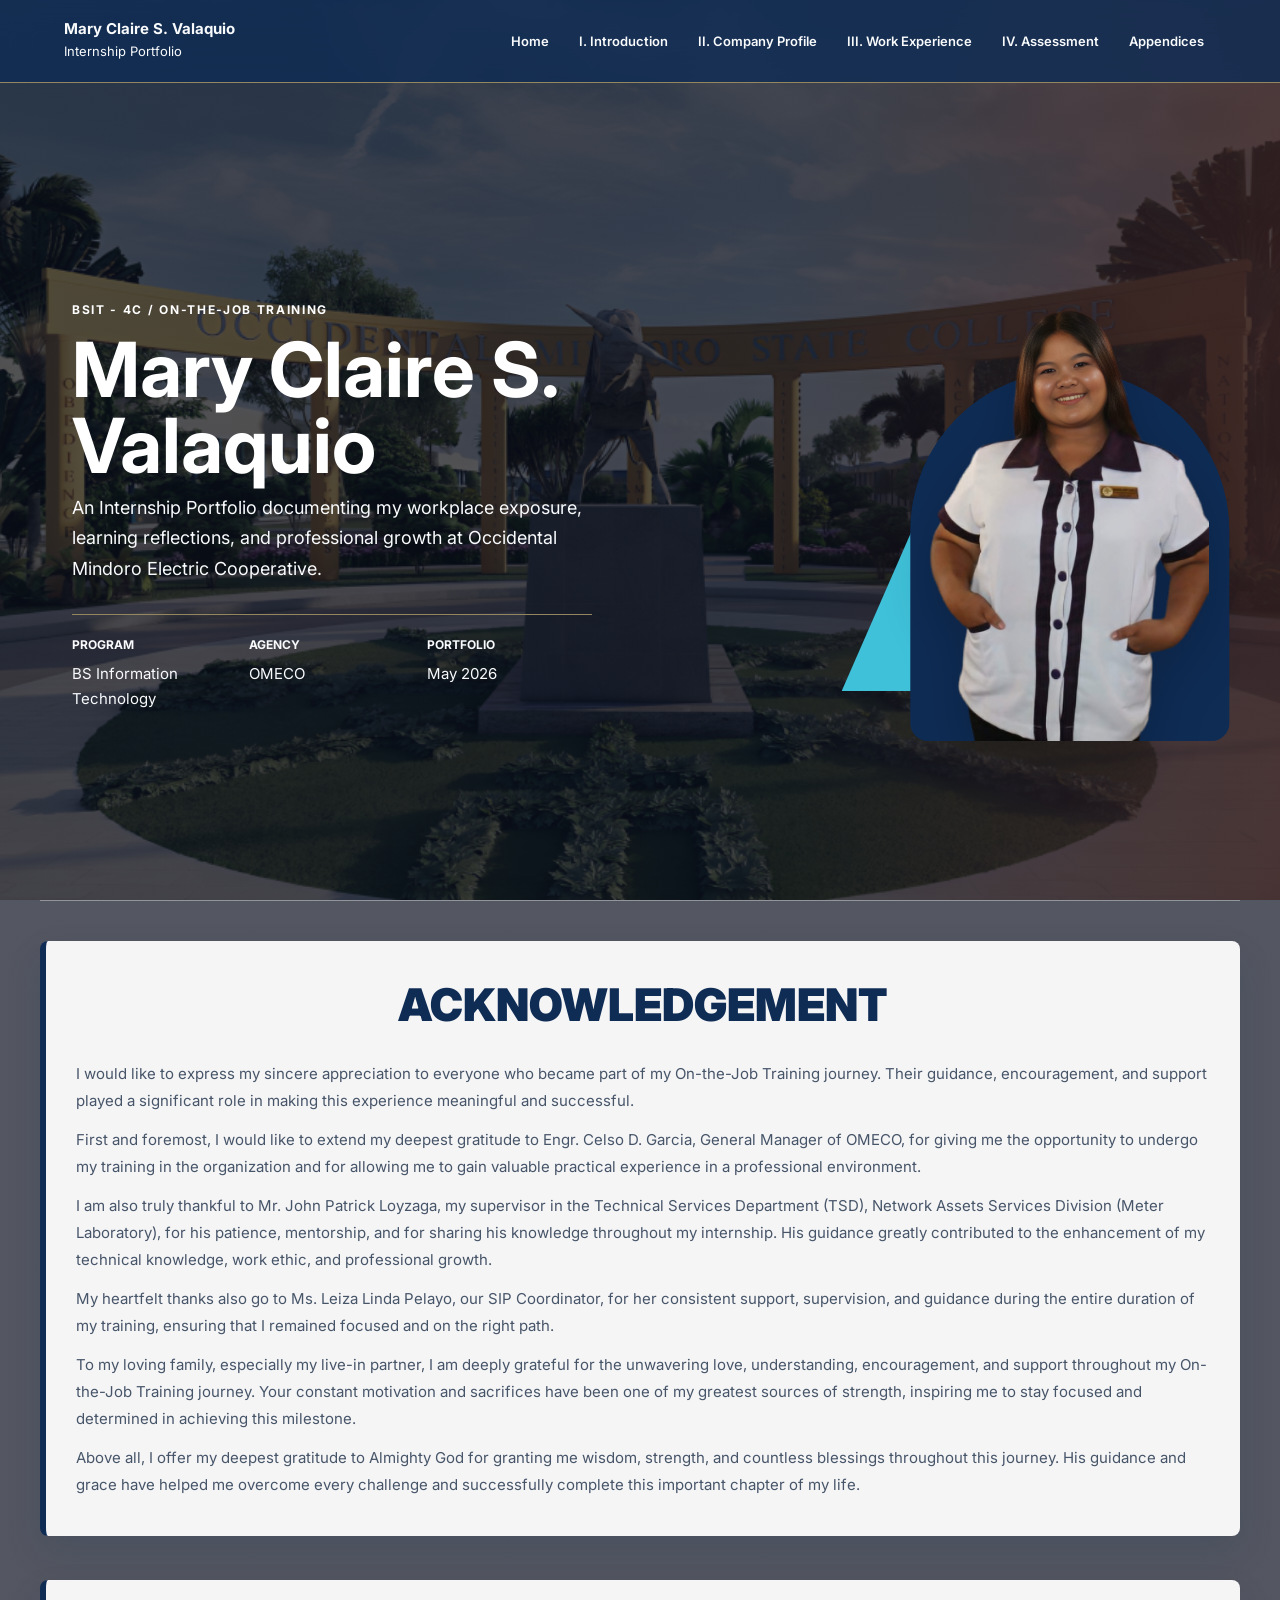
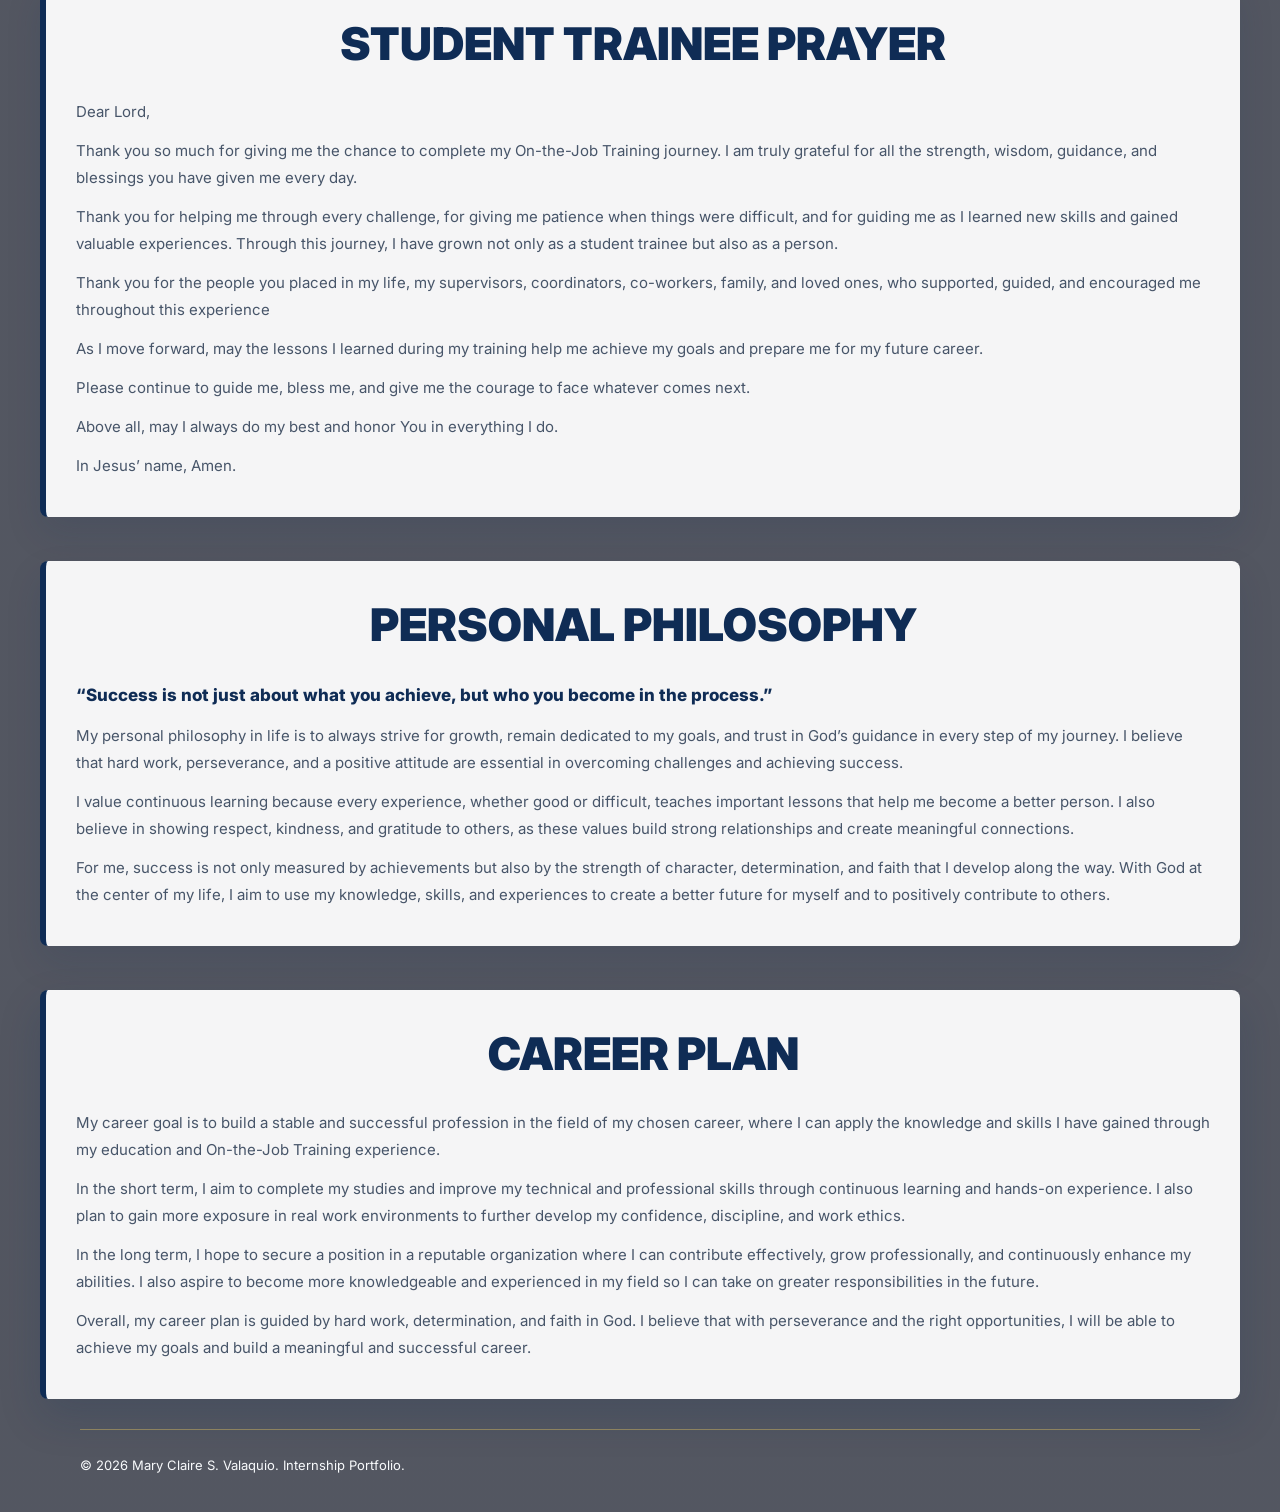
==== commit f4bce2b8: "initial commit" ====
--- a/index.html
+++ b/index.html
@@ -4,6 +4,7 @@
     <meta charset="UTF-8" />
     <meta name="viewport" content="width=device-width, initial-scale=1.0" />
     <title>Mary Claire S. Valaquio | Portfolio</title>
+    <link rel="icon" type="image/png" href="assets/cast.png" />
     <link rel="stylesheet" href="assets/style.css" />
     <link rel="preconnect" href="https://fonts.googleapis.com" />
     <link rel="preconnect" href="https://fonts.gstatic.com" crossorigin />
@@ -95,6 +96,7 @@
 
           <div class="extra-card">
             <h2>Student Trainee Prayer</h2>
+            <p>Dear Lord,</p>
             <p>
               Thank you so much for giving me the chance to complete my
               On-the-Job Training journey. I am truly grateful for all the
@@ -154,6 +156,36 @@
               along the way. With God at the center of my life, I aim to use my
               knowledge, skills, and experiences to create a better future for
               myself and to positively contribute to others.
+            </p>
+          </div>
+
+          <div class="extra-card career-plan-card" id="career-plan">
+            <h2>Career Plan</h2>
+            <p>
+              My career goal is to build a stable and successful profession in
+              the field of my chosen career, where I can apply the knowledge and
+              skills I have gained through my education and On-the-Job Training
+              experience.
+            </p>
+            <p>
+              In the short term, I aim to complete my studies and improve my
+              technical and professional skills through continuous learning and
+              hands-on experience. I also plan to gain more exposure in real
+              work environments to further develop my confidence, discipline,
+              and work ethics.
+            </p>
+            <p>
+              In the long term, I hope to secure a position in a reputable
+              organization where I can contribute effectively, grow
+              professionally, and continuously enhance my abilities. I also
+              aspire to become more knowledgeable and experienced in my field so
+              I can take on greater responsibilities in the future.
+            </p>
+            <p>
+              Overall, my career plan is guided by hard work, determination, and
+              faith in God. I believe that with perseverance and the right
+              opportunities, I will be able to achieve my goals and build a
+              meaningful and successful career.
             </p>
           </div>
         </section>
--- a/assets/style.css
+++ b/assets/style.css
@@ -322,25 +322,28 @@
 .home-page .extra-card {
   position: relative;
   padding: 26px 30px;
+  background: rgba(255, 255, 255, 0.94);
+  border-left: 6px solid #0f2c55;
+  border-radius: 8px;
+  box-shadow: 0 16px 36px rgba(15, 44, 85, 0.12);
 }
 
 .home-page .extra-card + .extra-card {
-  margin-top: 8px;
+  margin-top: 22px;
 }
 
 .home-page .extra-card + .extra-card::before {
-  content: "";
-  position: absolute;
-  top: -16px;
-  left: 0;
-  width: 100%;
-  height: 1px;
-  background: rgba(248, 250, 252, 0.3);
+  content: none;
 }
 
 .home-page .extra-card h2 {
   font-size: 45px;
   text-align: center;
+}
+
+.home-page .career-plan-card {
+  border-left: 6px solid #0f2c55;
+  box-shadow: 0 18px 42px rgba(15, 44, 85, 0.18);
 }
 
 .page-header {
